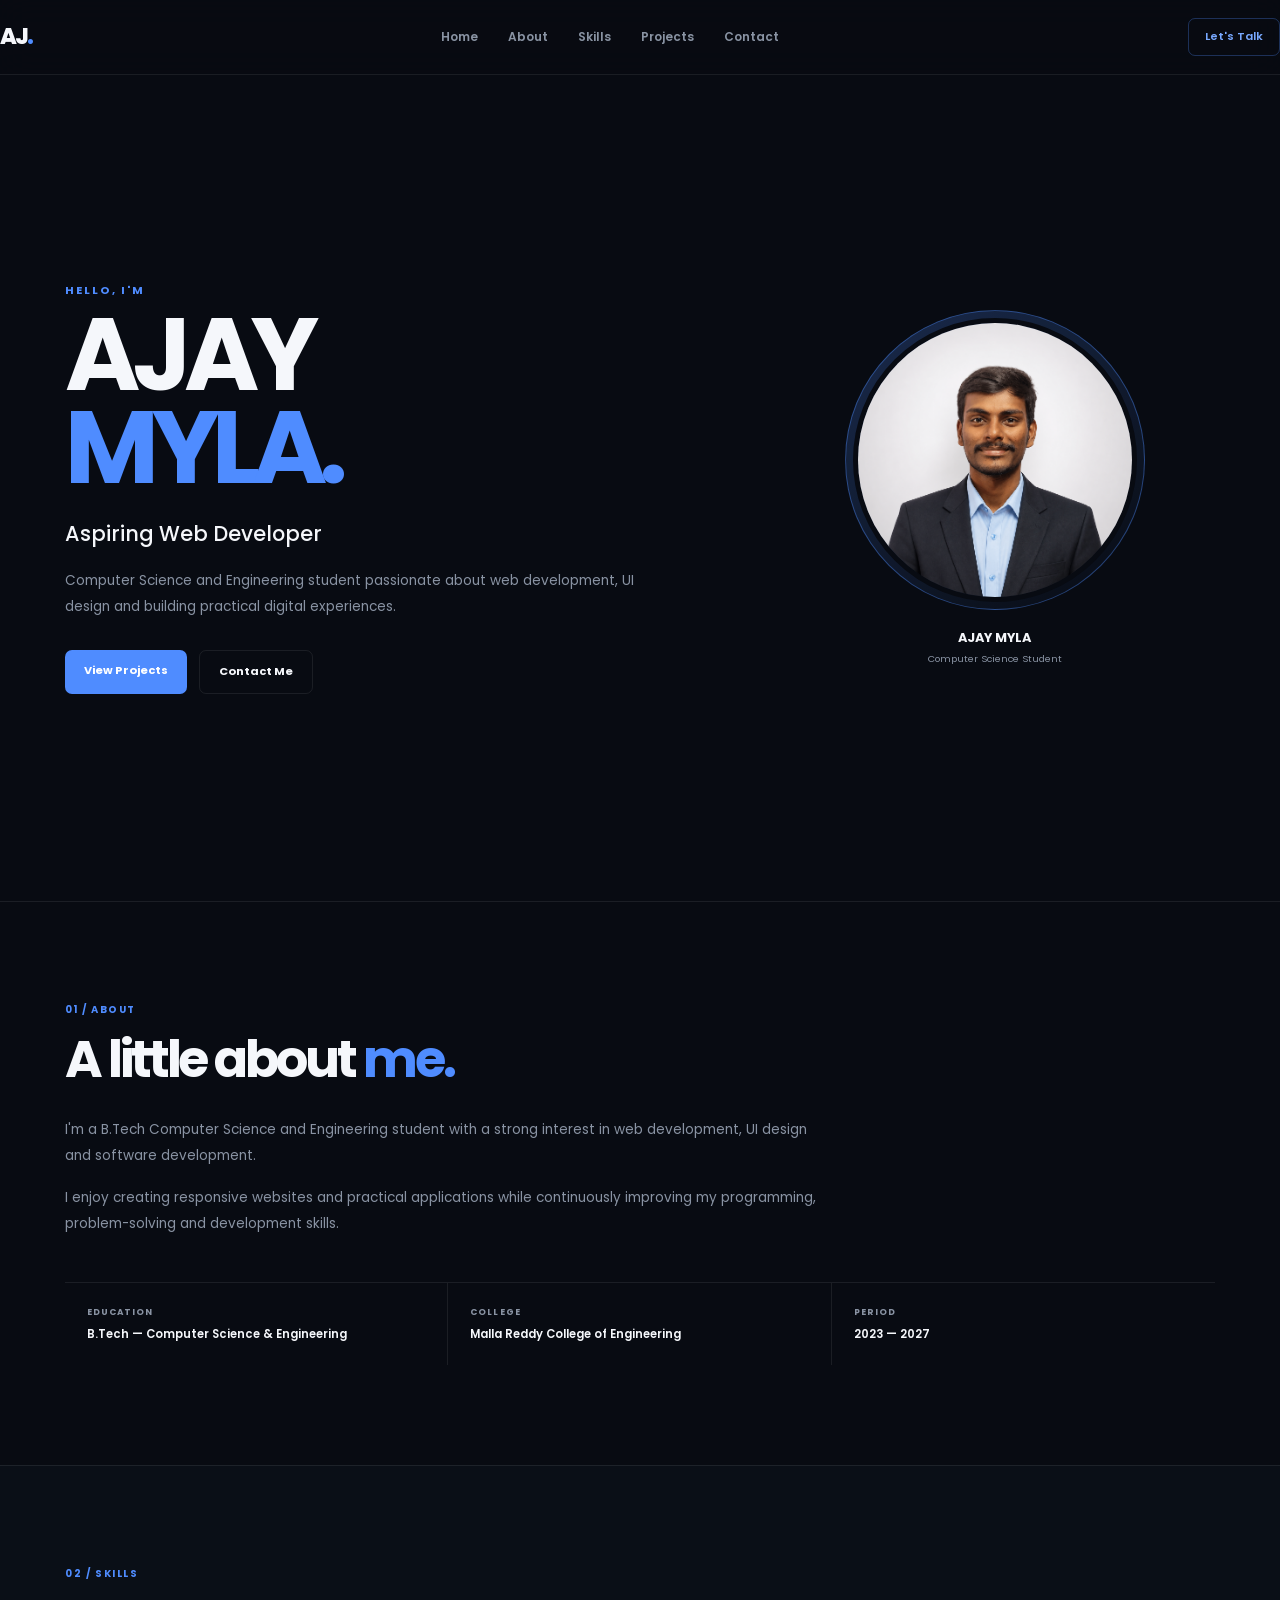
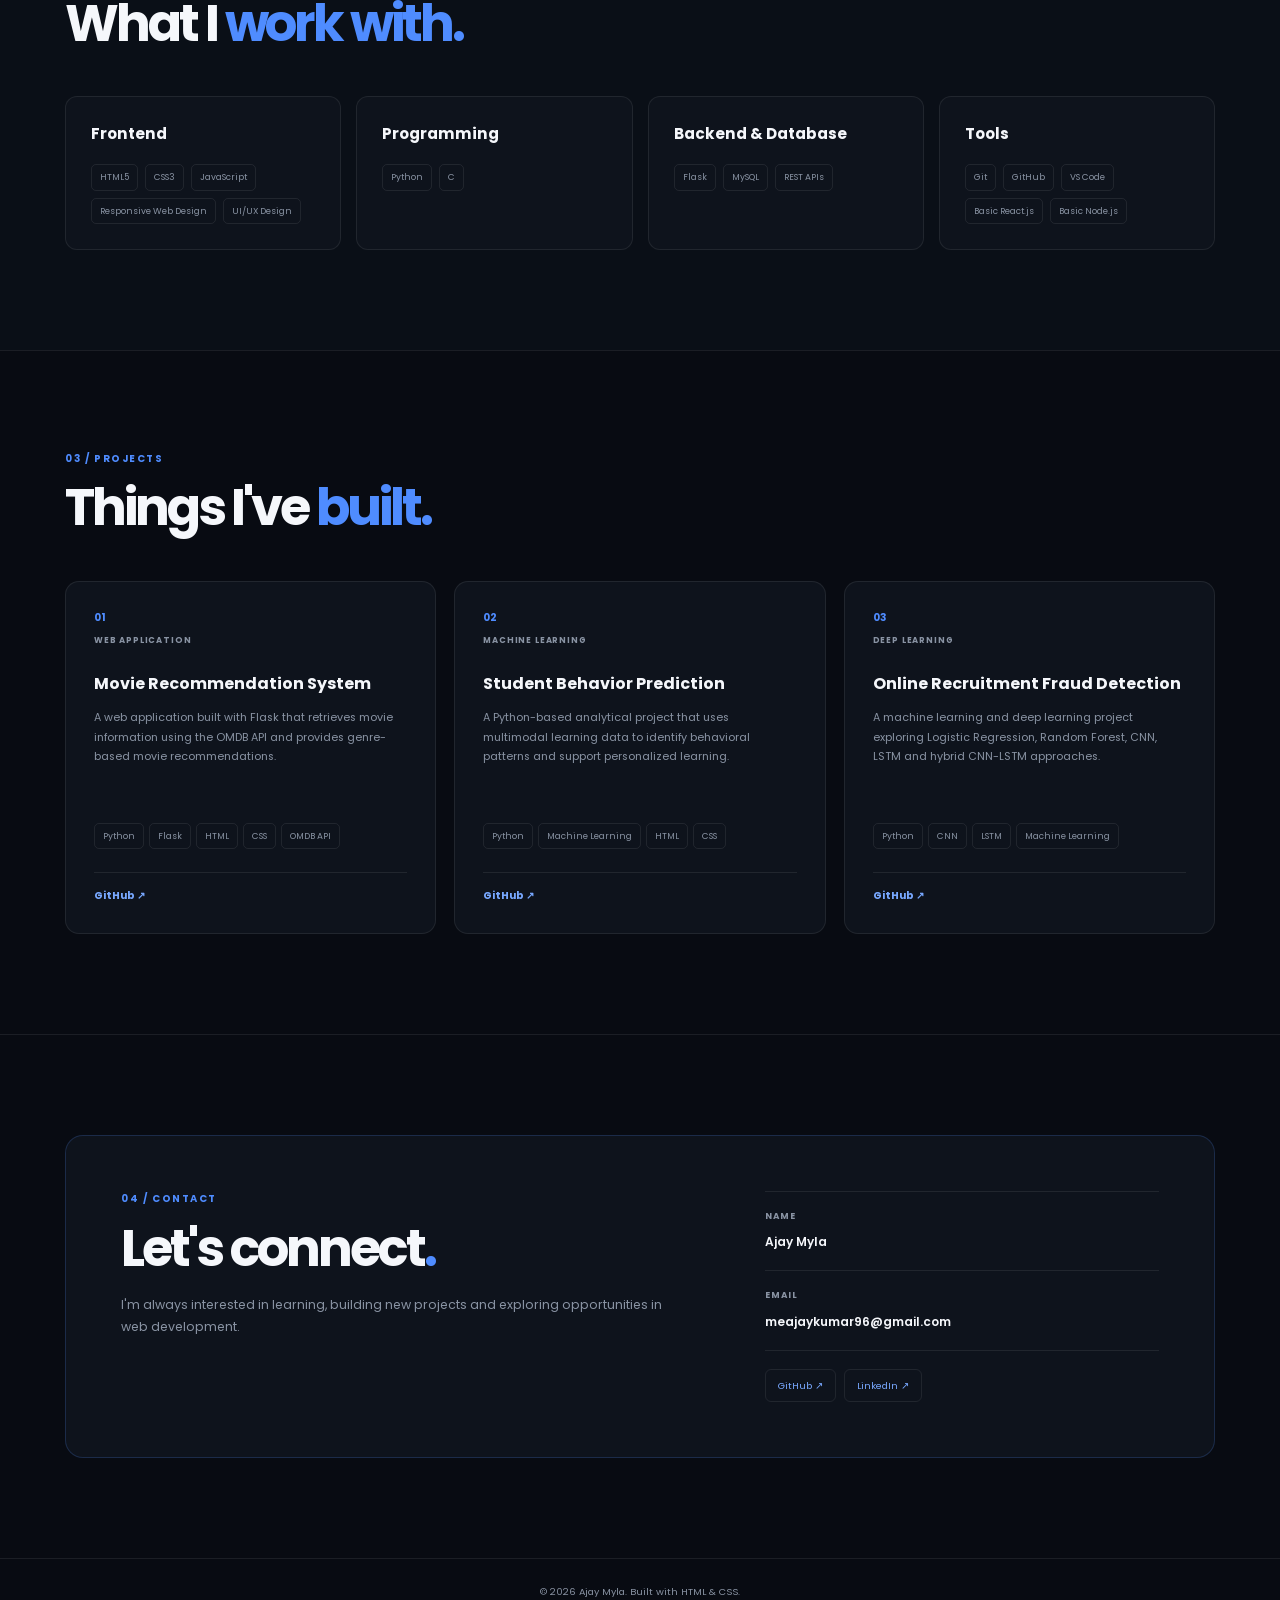
==== WebDev-L1-PersonalPortfolio/index.html @ 49a9765b "Add Level 1 Personal Portfolio" ====
<!DOCTYPE html>
<html lang="en">

<head>
    <meta charset="UTF-8">
    <meta name="viewport" content="width=device-width, initial-scale=1.0">

    <meta
        name="description"
        content="Ajay Myla - Computer Science student and aspiring web developer portfolio."
    >

    <title>Ajay Myla | Web Developer</title>

    <!-- Google Font -->
    <link rel="preconnect" href="https://fonts.googleapis.com">
    <link rel="preconnect" href="https://fonts.gstatic.com" crossorigin>

    <link
        href="https://fonts.googleapis.com/css2?family=Poppins:wght@400;500;600;700;800&display=swap"
        rel="stylesheet"
    >

    <!-- Stylesheet -->
    <link rel="stylesheet" href="style.css">
</head>

<body>

    <!-- =========================
         NAVIGATION
    ========================== -->

    <header class="header">

        <nav class="navbar">

            <a href="#home" class="logo">
                AJ<span>.</span>
            </a>

            <div class="nav-links">
                <a href="#home">Home</a>
                <a href="#about">About</a>
                <a href="#skills">Skills</a>
                <a href="#projects">Projects</a>
                <a href="#contact">Contact</a>
            </div>

            <a href="#contact" class="nav-button">
                Let's Talk
            </a>

        </nav>

    </header>


    <main>

        <!-- =========================
             HERO SECTION
        ========================== -->

        <section class="hero" id="home">

            <div class="hero-content">

                <div class="hero-text">

                    <p class="intro">
                        HELLO, I'M
                    </p>

                    <h1>
                        AJAY <span>MYLA.</span>
                    </h1>

                    <h2>
                        Aspiring Web Developer
                    </h2>

                    <p class="hero-description">
                        Computer Science and Engineering student passionate
                        about web development, UI design and building
                        practical digital experiences.
                    </p>

                    <div class="hero-buttons">

                        <a
                            href="#projects"
                            class="primary-button"
                        >
                            View Projects
                        </a>

                        <a
                            href="#contact"
                            class="secondary-button"
                        >
                            Contact Me
                        </a>

                    </div>

                </div>


                <!-- Profile -->

                <div class="profile-area">

                    <div class="profile-ring">

                        <img
                            src="images/profile.jpg"
                            alt="Ajay Myla - Web Developer"
                        >

                    </div>

                    <div class="profile-label">

                        <strong>
                            AJAY MYLA
                        </strong>

                        <span>
                            Computer Science Student
                        </span>

                    </div>

                </div>

            </div>

        </section>


        <!-- =========================
             ABOUT SECTION
        ========================== -->

        <section
            class="section about"
            id="about"
        >

            <div class="container">

                <p class="section-label">
                    01 / ABOUT
                </p>

                <h2>
                    A little about <span>me.</span>
                </h2>


                <div class="about-content">

                    <p>
                        I'm a B.Tech Computer Science and Engineering student
                        with a strong interest in web development, UI design
                        and software development.
                    </p>

                    <p>
                        I enjoy creating responsive websites and practical
                        applications while continuously improving my
                        programming, problem-solving and development skills.
                    </p>

                </div>


                <!-- Education -->

                <div class="education">

                    <div class="education-item">

                        <span>
                            EDUCATION
                        </span>

                        <strong>
                            B.Tech — Computer Science & Engineering
                        </strong>

                    </div>


                    <div class="education-item">

                        <span>
                            COLLEGE
                        </span>

                        <strong>
                            Malla Reddy College of Engineering
                        </strong>

                    </div>


                    <div class="education-item">

                        <span>
                            PERIOD
                        </span>

                        <strong>
                            2023 — 2027
                        </strong>

                    </div>

                </div>

            </div>

        </section>


        <!-- =========================
             SKILLS SECTION
        ========================== -->

        <section
            class="section skills"
            id="skills"
        >

            <div class="container">

                <p class="section-label">
                    02 / SKILLS
                </p>

                <h2>
                    What I <span>work with.</span>
                </h2>


                <div class="skills-grid">


                    <!-- Frontend -->

                    <div class="skill-card">

                        <h3>
                            Frontend
                        </h3>

                        <div class="skill-list">

                            <span>HTML5</span>

                            <span>CSS3</span>

                            <span>JavaScript</span>

                            <span>Responsive Web Design</span>

                            <span>UI/UX Design</span>

                        </div>

                    </div>


                    <!-- Programming -->

                    <div class="skill-card">

                        <h3>
                            Programming
                        </h3>

                        <div class="skill-list">

                            <span>Python</span>

                            <span>C</span>

                        </div>

                    </div>


                    <!-- Backend -->

                    <div class="skill-card">

                        <h3>
                            Backend & Database
                        </h3>

                        <div class="skill-list">

                            <span>Flask</span>

                            <span>MySQL</span>

                            <span>REST APIs</span>

                        </div>

                    </div>


                    <!-- Tools -->

                    <div class="skill-card">

                        <h3>
                            Tools
                        </h3>

                        <div class="skill-list">

                            <span>Git</span>

                            <span>GitHub</span>

                            <span>VS Code</span>

                            <span>Basic React.js</span>

                            <span>Basic Node.js</span>

                        </div>

                    </div>

                </div>

            </div>

        </section>


        <!-- =========================
             PROJECTS SECTION
        ========================== -->

        <section
            class="section projects"
            id="projects"
        >

            <div class="container">

                <p class="section-label">
                    03 / PROJECTS
                </p>

                <h2>
                    Things I've <span>built.</span>
                </h2>


                <div class="project-grid">


                    <!-- Project 1 -->

                    <article class="project-card">

                        <div class="project-number">
                            01
                        </div>

                        <p class="project-type">
                            WEB APPLICATION
                        </p>

                        <h3>
                            Movie Recommendation System
                        </h3>

                        <p>
                            A web application built with Flask that retrieves
                            movie information using the OMDB API and provides
                            genre-based movie recommendations.
                        </p>

                        <div class="project-tech">

                            <span>Python</span>
                            <span>Flask</span>
                            <span>HTML</span>
                            <span>CSS</span>
                            <span>OMDB API</span>

                        </div>

                        <a
                            href="https://github.com/AjayMyla"
                            target="_blank"
                            rel="noopener noreferrer"
                            class="project-link"
                        >
                            GitHub ↗
                        </a>

                    </article>


                    <!-- Project 2 -->

                    <article class="project-card">

                        <div class="project-number">
                            02
                        </div>

                        <p class="project-type">
                            MACHINE LEARNING
                        </p>

                        <h3>
                            Student Behavior Prediction
                        </h3>

                        <p>
                            A Python-based analytical project that uses
                            multimodal learning data to identify behavioral
                            patterns and support personalized learning.
                        </p>

                        <div class="project-tech">

                            <span>Python</span>
                            <span>Machine Learning</span>
                            <span>HTML</span>
                            <span>CSS</span>

                        </div>

                        <a
                            href="https://github.com/AjayMyla"
                            target="_blank"
                            rel="noopener noreferrer"
                            class="project-link"
                        >
                            GitHub ↗
                        </a>

                    </article>


                    <!-- Project 3 -->

                    <article class="project-card">

                        <div class="project-number">
                            03
                        </div>

                        <p class="project-type">
                            DEEP LEARNING
                        </p>

                        <h3>
                            Online Recruitment Fraud Detection
                        </h3>

                        <p>
                            A machine learning and deep learning project
                            exploring Logistic Regression, Random Forest,
                            CNN, LSTM and hybrid CNN-LSTM approaches.
                        </p>

                        <div class="project-tech">

                            <span>Python</span>
                            <span>CNN</span>
                            <span>LSTM</span>
                            <span>Machine Learning</span>

                        </div>

                        <a
                            href="https://github.com/AjayMyla"
                            target="_blank"
                            rel="noopener noreferrer"
                            class="project-link"
                        >
                            GitHub ↗
                        </a>

                    </article>

                </div>

            </div>

        </section>


        <!-- =========================
             CONTACT SECTION
        ========================== -->

        <section
            class="section contact"
            id="contact"
        >

            <div class="container contact-box">

                <div>

                    <p class="section-label">
                        04 / CONTACT
                    </p>

                    <h2>
                        Let's connect<span>.</span>
                    </h2>

                    <p class="contact-description">
                        I'm always interested in learning, building new
                        projects and exploring opportunities in web
                        development.
                    </p>

                </div>


                <div class="contact-details">

                    <!-- Name -->

                    <div class="contact-item">

                        <span>
                            NAME
                        </span>

                        <strong>
                            Ajay Myla
                        </strong>

                    </div>


                    <!-- Email -->

                    <div class="contact-item">

                        <span>
                            EMAIL
                        </span>

                        <a
                            href="mailto:meajaykumar96@gmail.com"
                            class="email-link"
                        >
                            meajaykumar96@gmail.com
                        </a>

                    </div>


                    <!-- Social Links -->

                    <div class="social-links">

                        <a
                            href="https://github.com/AjayMyla"
                            target="_blank"
                            rel="noopener noreferrer"
                        >
                            GitHub ↗
                        </a>

                        <a
                            href="https://www.linkedin.com/in/ajaymyla"
                            target="_blank"
                            rel="noopener noreferrer"
                        >
                            LinkedIn ↗
                        </a>

                    </div>

                </div>

            </div>

        </section>

    </main>


    <!-- =========================
         FOOTER
    ========================== -->

    <footer class="footer">

        <div class="container">

            <p>
                © 2026 Ajay Myla. Built with HTML & CSS.
            </p>

        </div>

    </footer>

</body>

</html>
---- WebDev-L1-PersonalPortfolio/style.css ----
/* =========================================================
   AJAY MYLA — PERSONAL PORTFOLIO
   OIBSIP | Web Development | Level 1 | Task 2
   ========================================================= */


/* =========================
   VARIABLES
========================= */

:root {

    --background: #080b12;

    --surface: #0e131c;

    --surface-light: #121925;

    --text: #f5f7fb;

    --muted: #8993a3;

    --accent: #4f8cff;

    --accent-light: #78a8ff;

    --border: rgba(255, 255, 255, 0.08);

    --container: 1150px;
}


/* =========================
   RESET
========================= */

* {
    margin: 0;
    padding: 0;
    box-sizing: border-box;
}


html {
    scroll-behavior: smooth;

    scroll-padding-top: 80px;
}


body {
    font-family: "Poppins", sans-serif;

    background: var(--background);

    color: var(--text);

    line-height: 1.6;

    overflow-x: hidden;
}


a {
    color: inherit;

    text-decoration: none;
}


.container {
    width: min(92%, var(--container));

    margin: auto;
}


/* =========================
   NAVIGATION
========================= */

.header {
    position: sticky;

    top: 0;

    z-index: 1000;

    background: rgba(8, 11, 18, 0.88);

    border-bottom: 1px solid var(--border);

    backdrop-filter: blur(15px);
}


.navbar {
    min-height: 74px;

    display: flex;

    align-items: center;

    justify-content: space-between;
}


.logo {
    font-size: 1.4rem;

    font-weight: 800;

    letter-spacing: -2px;
}


.logo span {
    color: var(--accent);
}


.nav-links {
    display: flex;

    gap: 30px;
}


.nav-links a {
    position: relative;

    color: var(--muted);

    font-size: 0.75rem;

    font-weight: 600;

    transition: 0.25s ease;
}


.nav-links a:hover {
    color: var(--text);
}


.nav-links a::after {
    content: "";

    position: absolute;

    left: 0;

    bottom: -8px;

    width: 0;

    height: 2px;

    background: var(--accent);

    transition: 0.25s ease;
}


.nav-links a:hover::after {
    width: 100%;
}


.nav-button {
    padding: 9px 16px;

    border: 1px solid rgba(79, 140, 255, 0.3);

    border-radius: 7px;

    color: var(--accent-light);

    font-size: 0.7rem;

    font-weight: 600;

    transition: 0.25s ease;
}


.nav-button:hover {
    background: var(--accent);

    color: white;

    transform: translateY(-2px);
}


/* =========================
   HERO
========================= */

.hero {
    min-height: calc(100vh - 74px);

    display: flex;

    align-items: center;

    padding: 80px 0;
}


.hero-content {
    width: min(92%, var(--container));

    margin: auto;

    display: grid;

    grid-template-columns: 1fr 0.7fr;

    align-items: center;

    gap: 80px;
}


.intro {
    margin-bottom: 8px;

    color: var(--accent);

    font-size: 0.7rem;

    font-weight: 700;

    letter-spacing: 0.18em;
}


.hero h1 {
    font-size: clamp(4rem, 8vw, 7rem);

    line-height: 0.9;

    letter-spacing: -0.08em;
}


.hero h1 span {
    display: block;

    color: var(--accent);
}


.hero h2 {
    margin-top: 24px;

    font-size: 1.3rem;

    font-weight: 500;
}


.hero-description {
    max-width: 570px;

    margin-top: 18px;

    color: var(--muted);

    font-size: 0.85rem;

    line-height: 1.9;
}


.hero-buttons {
    display: flex;

    gap: 12px;

    margin-top: 30px;
}


.primary-button,
.secondary-button {
    padding: 12px 19px;

    border-radius: 7px;

    font-size: 0.7rem;

    font-weight: 700;

    transition: 0.25s ease;
}


.primary-button {
    background: var(--accent);

    color: white;
}


.primary-button:hover {
    background: var(--accent-light);

    transform: translateY(-2px);
}


.secondary-button {
    border: 1px solid var(--border);
}


.secondary-button:hover {
    border-color: var(--accent);

    color: var(--accent-light);
}


/* =========================
   PROFILE
========================= */

.profile-area {
    display: flex;

    flex-direction: column;

    align-items: center;
}


.profile-ring {
    width: 300px;

    height: 300px;

    padding: 7px;

    border: 1px solid rgba(79, 140, 255, 0.4);

    border-radius: 50%;

    background:
        linear-gradient(
            145deg,
            rgba(79, 140, 255, 0.25),
            transparent
        );
}


.profile-ring img {
    width: 100%;

    height: 100%;

    display: block;

    object-fit: cover;

    border-radius: 50%;

    border: 5px solid var(--background);
}


.profile-label {
    margin-top: 18px;

    text-align: center;
}


.profile-label strong,
.profile-label span {
    display: block;
}


.profile-label strong {
    font-size: 0.8rem;
}


.profile-label span {
    margin-top: 3px;

    color: var(--muted);

    font-size: 0.6rem;
}


/* =========================
   SECTIONS
========================= */

.section {
    padding: 100px 0;

    border-top: 1px solid var(--border);
}


.section-label {
    margin-bottom: 13px;

    color: var(--accent);

    font-size: 0.62rem;

    font-weight: 700;

    letter-spacing: 0.16em;
}


.section h2 {
    font-size: clamp(2rem, 4vw, 3.4rem);

    line-height: 1.1;

    letter-spacing: -0.06em;
}


.section h2 span {
    color: var(--accent);
}


/* =========================
   ABOUT
========================= */

.about-content {
    max-width: 760px;

    margin-top: 30px;
}


.about-content p {
    margin-bottom: 16px;

    color: var(--muted);

    font-size: 0.85rem;

    line-height: 1.9;
}


.education {
    display: grid;

    grid-template-columns: repeat(3, 1fr);

    margin-top: 45px;

    border-top: 1px solid var(--border);
}


.education-item {
    padding: 22px;

    border-right: 1px solid var(--border);
}


.education-item:last-child {
    border-right: none;
}


.education-item span,
.education-item strong {
    display: block;
}


.education-item span {
    margin-bottom: 6px;

    color: var(--muted);

    font-size: 0.55rem;

    font-weight: 700;

    letter-spacing: 0.12em;
}


.education-item strong {
    font-size: 0.72rem;

    font-weight: 600;
}


/* =========================
   SKILLS
========================= */

.skills {
    background: #0a0f17;
}


.skills-grid {
    display: grid;

    grid-template-columns: repeat(4, 1fr);

    gap: 15px;

    margin-top: 45px;
}


.skill-card {
    padding: 25px;

    border: 1px solid var(--border);

    border-radius: 12px;

    background: var(--surface);

    transition: 0.25s ease;
}


.skill-card:hover {
    border-color: rgba(79, 140, 255, 0.3);

    transform: translateY(-5px);
}


.skill-card h3 {
    margin-bottom: 18px;

    font-size: 0.95rem;
}


.skill-list {
    display: flex;

    flex-wrap: wrap;

    gap: 7px;
}


.skill-list span,
.project-tech span {
    padding: 5px 8px;

    border: 1px solid var(--border);

    border-radius: 5px;

    color: var(--muted);

    font-size: 0.55rem;
}


/* =========================
   PROJECTS
========================= */

.project-grid {
    display: grid;

    grid-template-columns: repeat(3, 1fr);

    gap: 18px;

    margin-top: 45px;
}


.project-card {
    padding: 28px;

    border: 1px solid var(--border);

    border-radius: 14px;

    background: var(--surface);

    transition: 0.25s ease;
}


.project-card:hover {
    transform: translateY(-6px);

    border-color: rgba(79, 140, 255, 0.3);
}


.project-number {
    color: var(--accent);

    font-size: 0.65rem;

    font-weight: 700;
}


.project-type {
    margin-top: 8px;

    color: var(--muted);

    font-size: 0.52rem;

    font-weight: 700;

    letter-spacing: 0.1em;
}


.project-card h3 {
    margin-top: 25px;

    font-size: 1rem;

    line-height: 1.4;
}


.project-card > p:not(.project-type) {
    min-height: 115px;

    margin-top: 13px;

    color: var(--muted);

    font-size: 0.68rem;

    line-height: 1.8;
}


.project-tech {
    display: flex;

    flex-wrap: wrap;

    gap: 5px;
}


.project-link {
    display: block;

    margin-top: 23px;

    padding-top: 15px;

    border-top: 1px solid var(--border);

    color: var(--accent-light);

    font-size: 0.65rem;

    font-weight: 700;

    transition: 0.25s ease;
}


.project-link:hover {
    color: white;
}


/* =========================
   CONTACT
========================= */

.contact-box {
    display: grid;

    grid-template-columns: 1fr 0.7fr;

    gap: 80px;

    padding: 55px;

    border: 1px solid rgba(79, 140, 255, 0.2);

    border-radius: 18px;

    background: var(--surface);
}


.contact-description {
    max-width: 550px;

    margin-top: 18px;

    color: var(--muted);

    font-size: 0.78rem;

    line-height: 1.8;
}


.contact-details {
    border-top: 1px solid var(--border);
}


.contact-item {
    padding: 17px 0;

    border-bottom: 1px solid var(--border);
}


.contact-item span {
    display: block;

    margin-bottom: 5px;

    color: var(--muted);

    font-size: 0.55rem;

    font-weight: 700;

    letter-spacing: 0.12em;
}


.contact-item strong,
.email-link {
    font-size: 0.75rem;

    font-weight: 600;
}


.email-link {
    color: var(--text);

    transition: 0.25s ease;
}


.email-link:hover {
    color: var(--accent-light);
}


.social-links {
    display: flex;

    gap: 8px;

    margin-top: 18px;
}


.social-links a {
    padding: 8px 12px;

    border: 1px solid var(--border);

    border-radius: 6px;

    color: var(--accent-light);

    font-size: 0.6rem;

    transition: 0.25s ease;
}


.social-links a:hover {
    background: rgba(79, 140, 255, 0.08);

    border-color: rgba(79, 140, 255, 0.3);

    transform: translateY(-2px);
}


/* =========================
   FOOTER
========================= */

.footer {
    padding: 25px 0;

    border-top: 1px solid var(--border);

    color: var(--muted);

    font-size: 0.6rem;

    text-align: center;
}


/* =========================
   TABLET
========================= */

@media (max-width: 900px) {

    .hero-content {
        grid-template-columns: 1fr;

        text-align: center;
    }


    .hero-description {
        margin-inline: auto;
    }


    .hero-buttons {
        justify-content: center;
    }


    .profile-area {
        order: -1;
    }


    .skills-grid {
        grid-template-columns: repeat(2, 1fr);
    }


    .project-grid {
        grid-template-columns: 1fr;
    }


    .contact-box {
        grid-template-columns: 1fr;
    }

}


/* =========================
   MOBILE
========================= */

@media (max-width: 650px) {

    .nav-links {
        display: none;
    }


    .navbar {
        min-height: 68px;
    }


    .hero {
        padding: 65px 0;
    }


    .hero h1 {
        font-size: 3.5rem;
    }


    .profile-ring {
        width: 230px;

        height: 230px;
    }


    .education {
        grid-template-columns: 1fr;
    }


    .education-item {
        border-right: none;

        border-bottom: 1px solid var(--border);
    }


    .education-item:last-child {
        border-bottom: none;
    }


    .skills-grid {
        grid-template-columns: 1fr;
    }


    .contact-box {
        padding: 30px 22px;
    }

}


/* =========================
   SMALL MOBILE
========================= */

@media (max-width: 420px) {

    .hero h1 {
        font-size: 3rem;
    }


    .hero-buttons {
        flex-direction: column;

        align-items: stretch;
    }


    .primary-button,
    .secondary-button {
        text-align: center;
    }


    .profile-ring {
        width: 210px;

        height: 210px;
    }

}
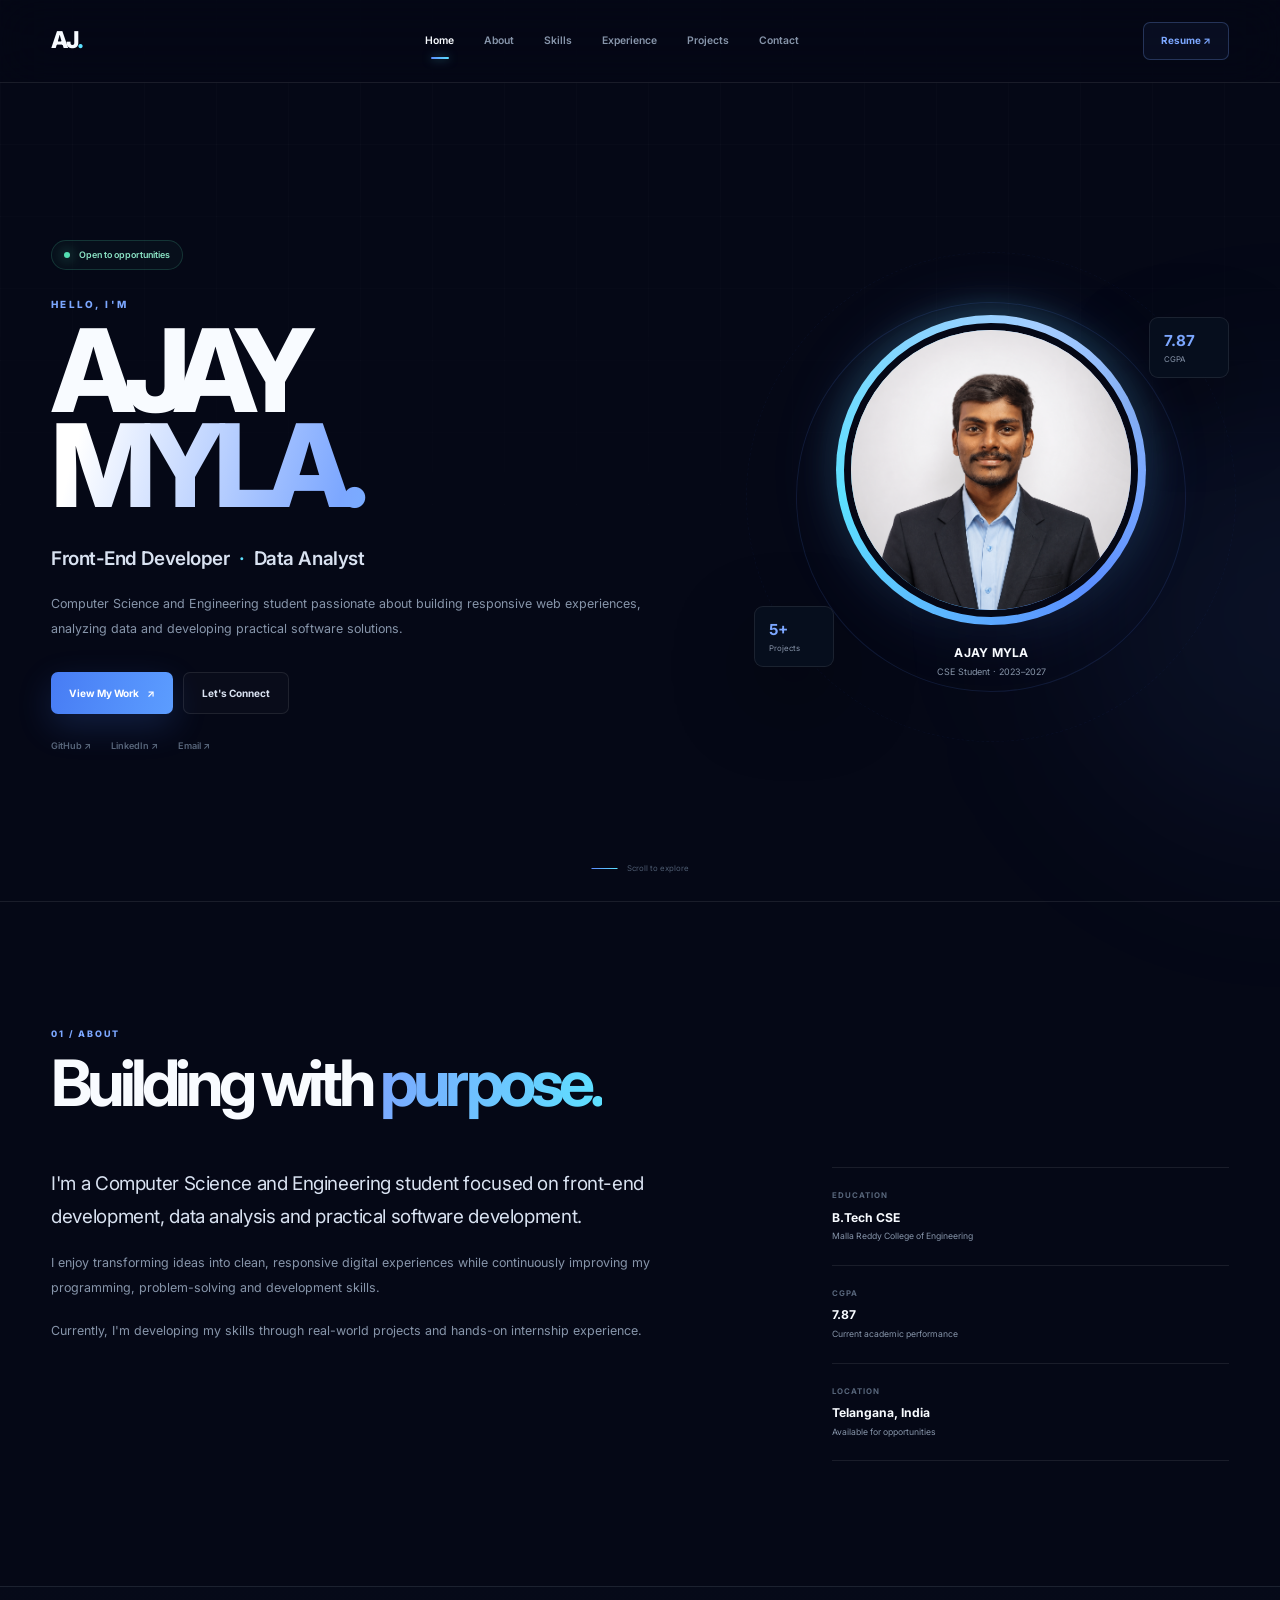
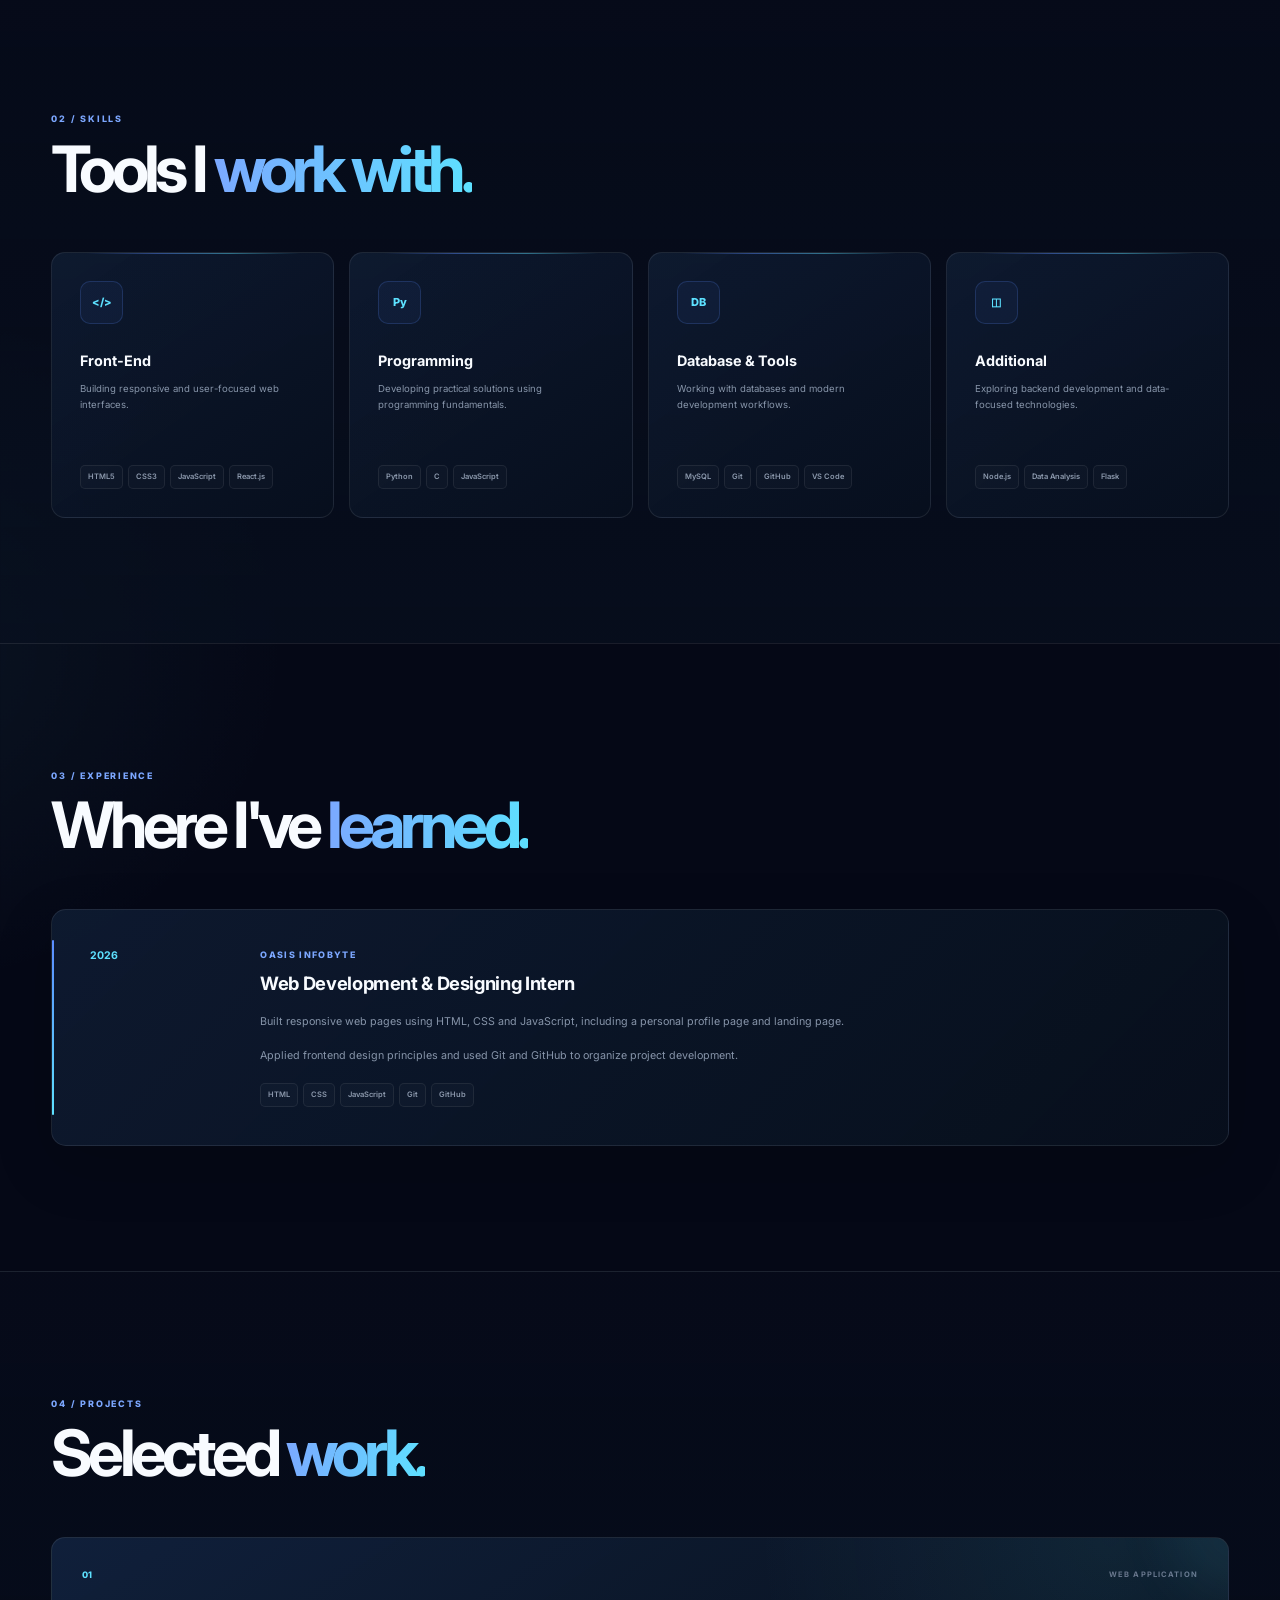
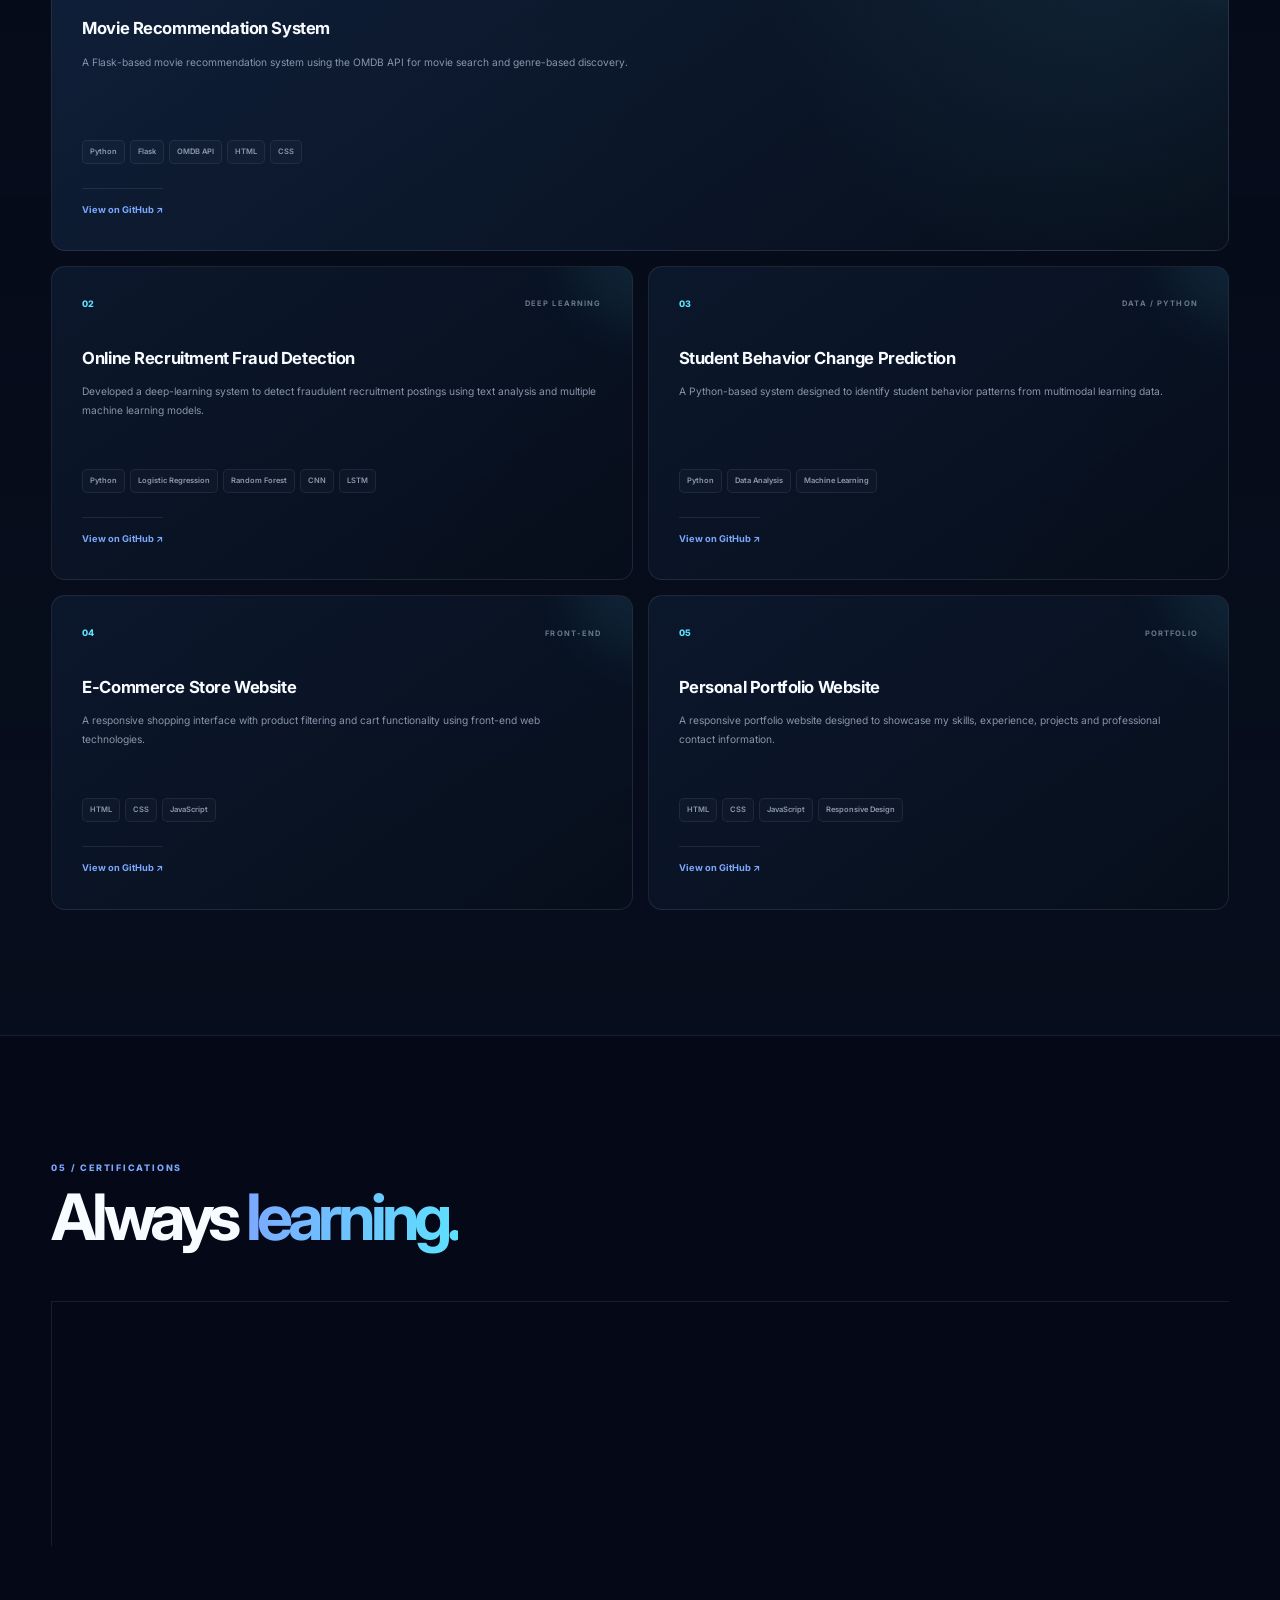
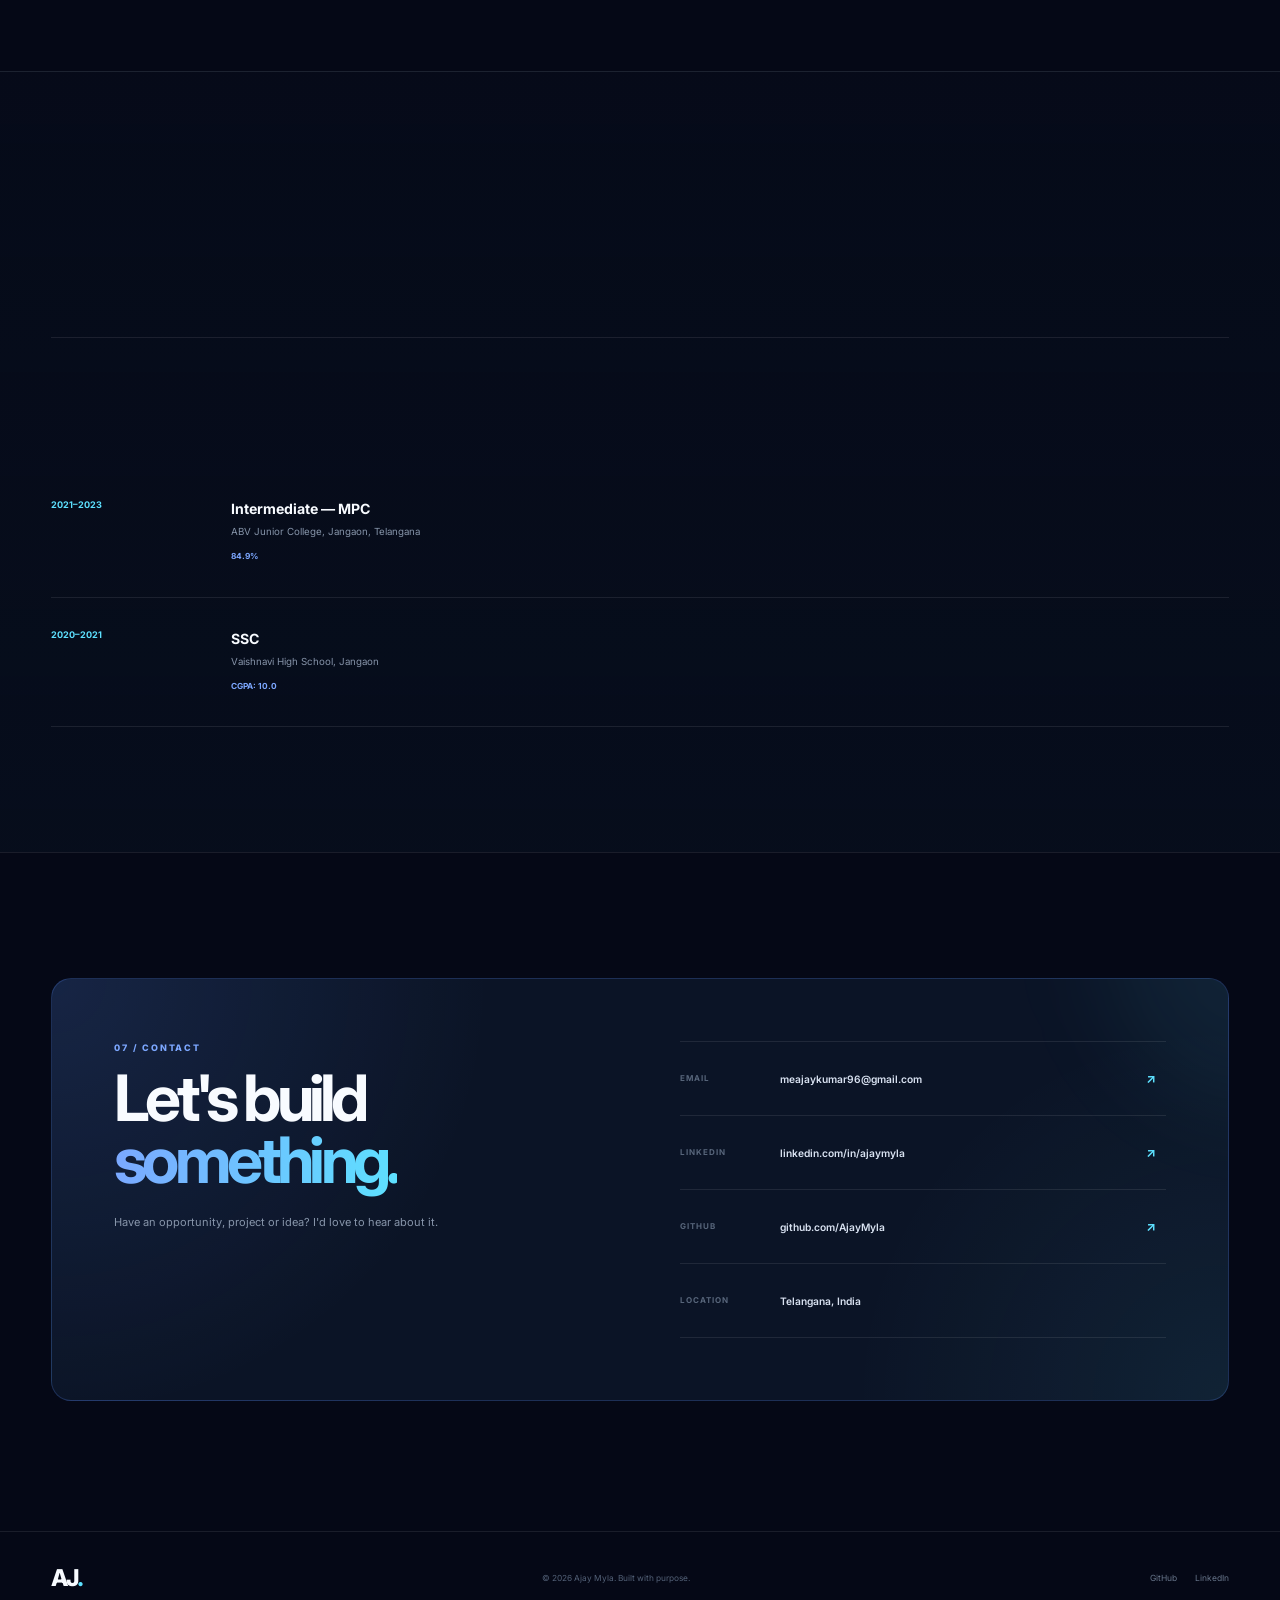
==== commit 09a6124b: "Upgrade personal portfolio design" ====
--- a/WebDev-L1-PersonalPortfolio/index.html
+++ b/WebDev-L1-PersonalPortfolio/index.html
@@ -2,618 +2,1405 @@
 <html lang="en">
 
 <head>
+
     <meta charset="UTF-8">
-    <meta name="viewport" content="width=device-width, initial-scale=1.0">
+
+    <meta
+        name="viewport"
+        content="width=device-width, initial-scale=1.0"
+    >
 
     <meta
         name="description"
-        content="Ajay Myla - Computer Science student and aspiring web developer portfolio."
+        content="Ajay Myla — Front-End Developer, Data Analyst and C & Python Developer."
     >
 
-    <title>Ajay Myla | Web Developer</title>
+    <meta
+        name="author"
+        content="Ajay Myla"
+    >
+
+    <title>Ajay Myla | Developer Portfolio</title>
 
     <!-- Google Font -->
     <link rel="preconnect" href="https://fonts.googleapis.com">
-    <link rel="preconnect" href="https://fonts.gstatic.com" crossorigin>
 
     <link
-        href="https://fonts.googleapis.com/css2?family=Poppins:wght@400;500;600;700;800&display=swap"
+        rel="preconnect"
+        href="https://fonts.gstatic.com"
+        crossorigin
+    >
+
+    <link
+        href="https://fonts.googleapis.com/css2?family=Inter:wght@400;500;600;700;800&display=swap"
         rel="stylesheet"
     >
 
-    <!-- Stylesheet -->
+    <!-- CSS -->
     <link rel="stylesheet" href="style.css">
+
 </head>
 
+
 <body>
 
-    <!-- =========================
-         NAVIGATION
-    ========================== -->
-
-    <header class="header">
-
-        <nav class="navbar">
-
-            <a href="#home" class="logo">
-                AJ<span>.</span>
+
+<!-- =========================
+     NAVIGATION
+========================= -->
+
+<header class="header" id="header">
+
+    <nav class="navbar">
+
+        <a href="#home" class="logo">
+            AJ<span>.</span>
+        </a>
+
+
+        <button
+            class="menu-button"
+            id="menuButton"
+            aria-label="Open navigation"
+        >
+            <span></span>
+            <span></span>
+            <span></span>
+        </button>
+
+
+        <div class="nav-links" id="navLinks">
+
+            <a href="#home" class="nav-link active">Home</a>
+
+            <a href="#about" class="nav-link">About</a>
+
+            <a href="#skills" class="nav-link">Skills</a>
+
+            <a href="#experience" class="nav-link">Experience</a>
+
+            <a href="#projects" class="nav-link">Projects</a>
+
+            <a href="#contact" class="nav-link">Contact</a>
+
+        </div>
+
+
+        <a
+            href="assets/Ajay_Myla_Resume.pdf"
+            class="resume-button"
+            target="_blank"
+        >
+            Resume ↗
+        </a>
+
+    </nav>
+
+</header>
+
+
+
+<main>
+
+
+<!-- =========================
+     HERO
+========================= -->
+
+<section class="hero section-anchor" id="home">
+
+    <div class="hero-container">
+
+
+        <div class="hero-content reveal">
+
+            <div class="availability">
+
+                <span class="status-dot"></span>
+
+                Open to opportunities
+
+            </div>
+
+
+            <p class="eyebrow">
+                HELLO, I'M
+            </p>
+
+
+            <h1>
+
+                AJAY
+
+                <span>
+                    MYLA.
+                </span>
+
+            </h1>
+
+
+            <h2>
+                Front-End Developer
+                <span>·</span>
+                Data Analyst
+            </h2>
+
+
+            <p class="hero-description">
+
+                Computer Science and Engineering student passionate
+                about building responsive web experiences, analyzing
+                data and developing practical software solutions.
+
+            </p>
+
+
+            <div class="hero-actions">
+
+                <a
+                    href="#projects"
+                    class="primary-button"
+                >
+                    View My Work
+                    <span>↗</span>
+                </a>
+
+
+                <a
+                    href="#contact"
+                    class="secondary-button"
+                >
+                    Let's Connect
+                </a>
+
+            </div>
+
+
+            <div class="quick-links">
+
+                <a
+                    href="https://github.com/AjayMyla"
+                    target="_blank"
+                    rel="noopener noreferrer"
+                >
+                    GitHub ↗
+                </a>
+
+                <a
+                    href="https://www.linkedin.com/in/ajaymyla"
+                    target="_blank"
+                    rel="noopener noreferrer"
+                >
+                    LinkedIn ↗
+                </a>
+
+                <a
+                    href="mailto:meajaykumar96@gmail.com"
+                >
+                    Email ↗
+                </a>
+
+            </div>
+
+        </div>
+
+
+
+        <!-- PROFILE -->
+
+        <div class="hero-profile reveal">
+
+            <div class="profile-orbit orbit-one"></div>
+
+            <div class="profile-orbit orbit-two"></div>
+
+
+            <div class="profile-image-wrapper">
+
+                <img
+                    src="assets/profile.jpg"
+                    alt="Ajay Myla"
+                >
+
+            </div>
+
+
+            <div class="profile-info">
+
+                <strong>
+                    AJAY MYLA
+                </strong>
+
+                <span>
+                    CSE Student · 2023–2027
+                </span>
+
+            </div>
+
+
+            <div class="floating-card card-one">
+
+                <strong>
+                    7.87
+                </strong>
+
+                <span>
+                    CGPA
+                </span>
+
+            </div>
+
+
+            <div class="floating-card card-two">
+
+                <strong>
+                    5+
+                </strong>
+
+                <span>
+                    Projects
+                </span>
+
+            </div>
+
+        </div>
+
+    </div>
+
+
+    <div class="scroll-indicator">
+
+        <span></span>
+
+        Scroll to explore
+
+    </div>
+
+</section>
+
+
+
+<!-- =========================
+     ABOUT
+========================= -->
+
+<section
+    class="section section-anchor"
+    id="about"
+>
+
+    <div class="container">
+
+
+        <div class="section-heading reveal">
+
+            <p class="section-number">
+                01 / ABOUT
+            </p>
+
+            <h2>
+                Building with
+                <span>purpose.</span>
+            </h2>
+
+        </div>
+
+
+        <div class="about-grid">
+
+
+            <div class="about-main reveal">
+
+                <p class="large-text">
+
+                    I'm a Computer Science and Engineering student
+                    focused on front-end development, data analysis
+                    and practical software development.
+
+                </p>
+
+
+                <p>
+
+                    I enjoy transforming ideas into clean,
+                    responsive digital experiences while continuously
+                    improving my programming, problem-solving and
+                    development skills.
+
+                </p>
+
+
+                <p>
+
+                    Currently, I'm developing my skills through
+                    real-world projects and hands-on internship
+                    experience.
+
+                </p>
+
+            </div>
+
+
+            <div class="about-facts reveal">
+
+                <div class="fact">
+
+                    <span>
+                        EDUCATION
+                    </span>
+
+                    <strong>
+                        B.Tech CSE
+                    </strong>
+
+                    <small>
+                        Malla Reddy College of Engineering
+                    </small>
+
+                </div>
+
+
+                <div class="fact">
+
+                    <span>
+                        CGPA
+                    </span>
+
+                    <strong>
+                        7.87
+                    </strong>
+
+                    <small>
+                        Current academic performance
+                    </small>
+
+                </div>
+
+
+                <div class="fact">
+
+                    <span>
+                        LOCATION
+                    </span>
+
+                    <strong>
+                        Telangana, India
+                    </strong>
+
+                    <small>
+                        Available for opportunities
+                    </small>
+
+                </div>
+
+            </div>
+
+        </div>
+
+    </div>
+
+</section>
+
+
+
+<!-- =========================
+     SKILLS
+========================= -->
+
+<section
+    class="section dark-section section-anchor"
+    id="skills"
+>
+
+    <div class="container">
+
+
+        <div class="section-heading reveal">
+
+            <p class="section-number">
+                02 / SKILLS
+            </p>
+
+            <h2>
+                Tools I
+                <span>work with.</span>
+            </h2>
+
+        </div>
+
+
+        <div class="skills-grid">
+
+
+            <div class="skill-card reveal">
+
+                <div class="skill-icon">
+                    &lt;/&gt;
+                </div>
+
+                <h3>
+                    Front-End
+                </h3>
+
+                <p>
+                    Building responsive and user-focused
+                    web interfaces.
+                </p>
+
+                <div class="tags">
+
+                    <span>HTML5</span>
+
+                    <span>CSS3</span>
+
+                    <span>JavaScript</span>
+
+                    <span>React.js</span>
+
+                </div>
+
+            </div>
+
+
+
+            <div class="skill-card reveal">
+
+                <div class="skill-icon">
+                    Py
+                </div>
+
+                <h3>
+                    Programming
+                </h3>
+
+                <p>
+                    Developing practical solutions using
+                    programming fundamentals.
+                </p>
+
+                <div class="tags">
+
+                    <span>Python</span>
+
+                    <span>C</span>
+
+                    <span>JavaScript</span>
+
+                </div>
+
+            </div>
+
+
+
+            <div class="skill-card reveal">
+
+                <div class="skill-icon">
+                    DB
+                </div>
+
+                <h3>
+                    Database & Tools
+                </h3>
+
+                <p>
+                    Working with databases and modern
+                    development workflows.
+                </p>
+
+                <div class="tags">
+
+                    <span>MySQL</span>
+
+                    <span>Git</span>
+
+                    <span>GitHub</span>
+
+                    <span>VS Code</span>
+
+                </div>
+
+            </div>
+
+
+
+            <div class="skill-card reveal">
+
+                <div class="skill-icon">
+                    ◫
+                </div>
+
+                <h3>
+                    Additional
+                </h3>
+
+                <p>
+                    Exploring backend development and
+                    data-focused technologies.
+                </p>
+
+                <div class="tags">
+
+                    <span>Node.js</span>
+
+                    <span>Data Analysis</span>
+
+                    <span>Flask</span>
+
+                </div>
+
+            </div>
+
+        </div>
+
+    </div>
+
+</section>
+
+
+
+<!-- =========================
+     EXPERIENCE
+========================= -->
+
+<section
+    class="section section-anchor"
+    id="experience"
+>
+
+    <div class="container">
+
+
+        <div class="section-heading reveal">
+
+            <p class="section-number">
+                03 / EXPERIENCE
+            </p>
+
+            <h2>
+                Where I've
+                <span>learned.</span>
+            </h2>
+
+        </div>
+
+
+        <div class="experience-card reveal">
+
+            <div class="experience-date">
+                2026
+            </div>
+
+
+            <div class="experience-content">
+
+                <p class="experience-company">
+                    OASIS INFOBYTE
+                </p>
+
+                <h3>
+                    Web Development & Designing Intern
+                </h3>
+
+                <p>
+
+                    Built responsive web pages using HTML, CSS
+                    and JavaScript, including a personal profile
+                    page and landing page.
+
+                </p>
+
+                <p>
+
+                    Applied frontend design principles and used
+                    Git and GitHub to organize project development.
+
+                </p>
+
+
+                <div class="tags">
+
+                    <span>HTML</span>
+
+                    <span>CSS</span>
+
+                    <span>JavaScript</span>
+
+                    <span>Git</span>
+
+                    <span>GitHub</span>
+
+                </div>
+
+            </div>
+
+        </div>
+
+    </div>
+
+</section>
+
+
+
+<!-- =========================
+     PROJECTS
+========================= -->
+
+<section
+    class="section dark-section section-anchor"
+    id="projects"
+>
+
+    <div class="container">
+
+
+        <div class="section-heading reveal">
+
+            <p class="section-number">
+                04 / PROJECTS
+            </p>
+
+            <h2>
+                Selected
+                <span>work.</span>
+            </h2>
+
+        </div>
+
+
+        <div class="projects-grid">
+
+
+            <!-- PROJECT 1 -->
+
+            <article class="project-card featured reveal">
+
+                <div class="project-top">
+
+                    <span class="project-index">
+                        01
+                    </span>
+
+                    <span class="project-category">
+                        WEB APPLICATION
+                    </span>
+
+                </div>
+
+
+                <h3>
+                    Movie Recommendation System
+                </h3>
+
+
+                <p>
+
+                    A Flask-based movie recommendation system
+                    using the OMDB API for movie search and
+                    genre-based discovery.
+
+                </p>
+
+
+                <div class="tags">
+
+                    <span>Python</span>
+
+                    <span>Flask</span>
+
+                    <span>OMDB API</span>
+
+                    <span>HTML</span>
+
+                    <span>CSS</span>
+
+                </div>
+
+
+                <a
+                    href="https://github.com/AjayMyla"
+                    target="_blank"
+                    rel="noopener noreferrer"
+                    class="project-link"
+                >
+                    View on GitHub ↗
+                </a>
+
+            </article>
+
+
+
+            <!-- PROJECT 2 -->
+
+            <article class="project-card reveal">
+
+                <div class="project-top">
+
+                    <span class="project-index">
+                        02
+                    </span>
+
+                    <span class="project-category">
+                        DEEP LEARNING
+                    </span>
+
+                </div>
+
+
+                <h3>
+                    Online Recruitment Fraud Detection
+                </h3>
+
+
+                <p>
+
+                    Developed a deep-learning system to detect
+                    fraudulent recruitment postings using text
+                    analysis and multiple machine learning models.
+
+                </p>
+
+
+                <div class="tags">
+
+                    <span>Python</span>
+
+                    <span>Logistic Regression</span>
+
+                    <span>Random Forest</span>
+
+                    <span>CNN</span>
+
+                    <span>LSTM</span>
+
+                </div>
+
+
+                <a
+                    href="https://github.com/AjayMyla"
+                    target="_blank"
+                    rel="noopener noreferrer"
+                    class="project-link"
+                >
+                    View on GitHub ↗
+                </a>
+
+            </article>
+
+
+
+            <!-- PROJECT 3 -->
+
+            <article class="project-card reveal">
+
+                <div class="project-top">
+
+                    <span class="project-index">
+                        03
+                    </span>
+
+                    <span class="project-category">
+                        DATA / PYTHON
+                    </span>
+
+                </div>
+
+
+                <h3>
+                    Student Behavior Change Prediction
+                </h3>
+
+
+                <p>
+
+                    A Python-based system designed to identify
+                    student behavior patterns from multimodal
+                    learning data.
+
+                </p>
+
+
+                <div class="tags">
+
+                    <span>Python</span>
+
+                    <span>Data Analysis</span>
+
+                    <span>Machine Learning</span>
+
+                </div>
+
+
+                <a
+                    href="https://github.com/AjayMyla"
+                    target="_blank"
+                    rel="noopener noreferrer"
+                    class="project-link"
+                >
+                    View on GitHub ↗
+                </a>
+
+            </article>
+
+
+
+            <!-- PROJECT 4 -->
+
+            <article class="project-card reveal">
+
+                <div class="project-top">
+
+                    <span class="project-index">
+                        04
+                    </span>
+
+                    <span class="project-category">
+                        FRONT-END
+                    </span>
+
+                </div>
+
+
+                <h3>
+                    E-Commerce Store Website
+                </h3>
+
+
+                <p>
+
+                    A responsive shopping interface with product
+                    filtering and cart functionality using
+                    front-end web technologies.
+
+                </p>
+
+
+                <div class="tags">
+
+                    <span>HTML</span>
+
+                    <span>CSS</span>
+
+                    <span>JavaScript</span>
+
+                </div>
+
+
+                <a
+                    href="https://github.com/AjayMyla"
+                    target="_blank"
+                    rel="noopener noreferrer"
+                    class="project-link"
+                >
+                    View on GitHub ↗
+                </a>
+
+            </article>
+
+
+
+            <!-- PROJECT 5 -->
+
+            <article class="project-card reveal">
+
+                <div class="project-top">
+
+                    <span class="project-index">
+                        05
+                    </span>
+
+                    <span class="project-category">
+                        PORTFOLIO
+                    </span>
+
+                </div>
+
+
+                <h3>
+                    Personal Portfolio Website
+                </h3>
+
+
+                <p>
+
+                    A responsive portfolio website designed to
+                    showcase my skills, experience, projects and
+                    professional contact information.
+
+                </p>
+
+
+                <div class="tags">
+
+                    <span>HTML</span>
+
+                    <span>CSS</span>
+
+                    <span>JavaScript</span>
+
+                    <span>Responsive Design</span>
+
+                </div>
+
+
+                <a
+                    href="https://github.com/AjayMyla"
+                    target="_blank"
+                    rel="noopener noreferrer"
+                    class="project-link"
+                >
+                    View on GitHub ↗
+                </a>
+
+            </article>
+
+        </div>
+
+    </div>
+
+</section>
+
+
+
+<!-- =========================
+     CERTIFICATIONS
+========================= -->
+
+<section class="section">
+
+    <div class="container">
+
+
+        <div class="section-heading reveal">
+
+            <p class="section-number">
+                05 / CERTIFICATIONS
+            </p>
+
+            <h2>
+                Always
+                <span>learning.</span>
+            </h2>
+
+        </div>
+
+
+        <div class="certifications-grid">
+
+
+            <div class="certificate reveal">
+
+                <span>
+                    01
+                </span>
+
+                <div>
+
+                    <strong>
+                        Gemini Certified Student
+                    </strong>
+
+                    <small>
+                        Google for Education
+                    </small>
+
+                </div>
+
+            </div>
+
+
+            <div class="certificate reveal">
+
+                <span>
+                    02
+                </span>
+
+                <div>
+
+                    <strong>
+                        Fundamentals of Digital Marketing
+                    </strong>
+
+                    <small>
+                        Google Digital Garage
+                    </small>
+
+                </div>
+
+            </div>
+
+
+            <div class="certificate reveal">
+
+                <span>
+                    03
+                </span>
+
+                <div>
+
+                    <strong>
+                        Artificial Intelligence Fundamentals
+                    </strong>
+
+                    <small>
+                        IBM SkillsBuild
+                    </small>
+
+                </div>
+
+            </div>
+
+
+            <div class="certificate reveal">
+
+                <span>
+                    04
+                </span>
+
+                <div>
+
+                    <strong>
+                        Getting Started with Artificial Intelligence
+                    </strong>
+
+                    <small>
+                        IBM SkillsBuild
+                    </small>
+
+                </div>
+
+            </div>
+
+
+            <div class="certificate reveal">
+
+                <span>
+                    05
+                </span>
+
+                <div>
+
+                    <strong>
+                        SQL and Relational Databases 101
+                    </strong>
+
+                    <small>
+                        IBM Skills Network / Cognitive Class
+                    </small>
+
+                </div>
+
+            </div>
+
+
+            <div class="certificate reveal">
+
+                <span>
+                    06
+                </span>
+
+                <div>
+
+                    <strong>
+                        Data Science Essentials with Python
+                    </strong>
+
+                    <small>
+                        Cisco Networking Academy
+                    </small>
+
+                </div>
+
+            </div>
+
+        </div>
+
+    </div>
+
+</section>
+
+
+
+<!-- =========================
+     EDUCATION
+========================= -->
+
+<section class="section dark-section">
+
+    <div class="container">
+
+
+        <div class="section-heading reveal">
+
+            <p class="section-number">
+                06 / EDUCATION
+            </p>
+
+            <h2>
+                My academic
+                <span>journey.</span>
+            </h2>
+
+        </div>
+
+
+        <div class="education-list">
+
+
+            <div class="education-item reveal">
+
+                <div class="education-year">
+                    2023–2027
+                </div>
+
+                <div>
+
+                    <h3>
+                        B.Tech — Computer Science & Engineering
+                    </h3>
+
+                    <p>
+                        Malla Reddy College of Engineering,
+                        Hyderabad
+                    </p>
+
+                    <span>
+                        CGPA: 7.87
+                    </span>
+
+                </div>
+
+            </div>
+
+
+            <div class="education-item reveal">
+
+                <div class="education-year">
+                    2021–2023
+                </div>
+
+                <div>
+
+                    <h3>
+                        Intermediate — MPC
+                    </h3>
+
+                    <p>
+                        ABV Junior College, Jangaon, Telangana
+                    </p>
+
+                    <span>
+                        84.9%
+                    </span>
+
+                </div>
+
+            </div>
+
+
+            <div class="education-item reveal">
+
+                <div class="education-year">
+                    2020–2021
+                </div>
+
+                <div>
+
+                    <h3>
+                        SSC
+                    </h3>
+
+                    <p>
+                        Vaishnavi High School, Jangaon
+                    </p>
+
+                    <span>
+                        CGPA: 10.0
+                    </span>
+
+                </div>
+
+            </div>
+
+        </div>
+
+    </div>
+
+</section>
+
+
+
+<!-- =========================
+     CONTACT
+========================= -->
+
+<section
+    class="section contact-section section-anchor"
+    id="contact"
+>
+
+    <div class="container">
+
+
+        <div class="contact-card reveal">
+
+
+            <div class="contact-intro">
+
+                <p class="section-number">
+                    07 / CONTACT
+                </p>
+
+                <h2>
+                    Let's build
+                    <span>something.</span>
+                </h2>
+
+                <p>
+
+                    Have an opportunity, project or idea?
+                    I'd love to hear about it.
+
+                </p>
+
+            </div>
+
+
+            <div class="contact-details">
+
+
+                <a
+                    href="mailto:meajaykumar96@gmail.com"
+                    class="contact-link"
+                >
+
+                    <span>
+                        EMAIL
+                    </span>
+
+                    <strong>
+                        meajaykumar96@gmail.com
+                    </strong>
+
+                    <b>
+                        ↗
+                    </b>
+
+                </a>
+
+
+                <a
+                    href="https://www.linkedin.com/in/ajaymyla"
+                    target="_blank"
+                    rel="noopener noreferrer"
+                    class="contact-link"
+                >
+
+                    <span>
+                        LINKEDIN
+                    </span>
+
+                    <strong>
+                        linkedin.com/in/ajaymyla
+                    </strong>
+
+                    <b>
+                        ↗
+                    </b>
+
+                </a>
+
+
+                <a
+                    href="https://github.com/AjayMyla"
+                    target="_blank"
+                    rel="noopener noreferrer"
+                    class="contact-link"
+                >
+
+                    <span>
+                        GITHUB
+                    </span>
+
+                    <strong>
+                        github.com/AjayMyla
+                    </strong>
+
+                    <b>
+                        ↗
+                    </b>
+
+                </a>
+
+
+                <div class="contact-link">
+
+                    <span>
+                        LOCATION
+                    </span>
+
+                    <strong>
+                        Telangana, India
+                    </strong>
+
+                </div>
+
+            </div>
+
+        </div>
+
+    </div>
+
+</section>
+
+
+</main>
+
+
+
+<!-- =========================
+     FOOTER
+========================= -->
+
+<footer class="footer">
+
+    <div class="footer-inner">
+
+        <a href="#home" class="logo">
+            AJ<span>.</span>
+        </a>
+
+        <p>
+            © <span id="year"></span> Ajay Myla. Built with purpose.
+        </p>
+
+        <div class="footer-links">
+
+            <a
+                href="https://github.com/AjayMyla"
+                target="_blank"
+                rel="noopener noreferrer"
+            >
+                GitHub
             </a>
 
-            <div class="nav-links">
-                <a href="#home">Home</a>
-                <a href="#about">About</a>
-                <a href="#skills">Skills</a>
-                <a href="#projects">Projects</a>
-                <a href="#contact">Contact</a>
-            </div>
-
-            <a href="#contact" class="nav-button">
-                Let's Talk
+            <a
+                href="https://www.linkedin.com/in/ajaymyla"
+                target="_blank"
+                rel="noopener noreferrer"
+            >
+                LinkedIn
             </a>
 
-        </nav>
-
-    </header>
-
-
-    <main>
-
-        <!-- =========================
-             HERO SECTION
-        ========================== -->
-
-        <section class="hero" id="home">
-
-            <div class="hero-content">
-
-                <div class="hero-text">
-
-                    <p class="intro">
-                        HELLO, I'M
-                    </p>
-
-                    <h1>
-                        AJAY <span>MYLA.</span>
-                    </h1>
-
-                    <h2>
-                        Aspiring Web Developer
-                    </h2>
-
-                    <p class="hero-description">
-                        Computer Science and Engineering student passionate
-                        about web development, UI design and building
-                        practical digital experiences.
-                    </p>
-
-                    <div class="hero-buttons">
-
-                        <a
-                            href="#projects"
-                            class="primary-button"
-                        >
-                            View Projects
-                        </a>
-
-                        <a
-                            href="#contact"
-                            class="secondary-button"
-                        >
-                            Contact Me
-                        </a>
-
-                    </div>
-
-                </div>
-
-
-                <!-- Profile -->
-
-                <div class="profile-area">
-
-                    <div class="profile-ring">
-
-                        <img
-                            src="images/profile.jpg"
-                            alt="Ajay Myla - Web Developer"
-                        >
-
-                    </div>
-
-                    <div class="profile-label">
-
-                        <strong>
-                            AJAY MYLA
-                        </strong>
-
-                        <span>
-                            Computer Science Student
-                        </span>
-
-                    </div>
-
-                </div>
-
-            </div>
-
-        </section>
-
-
-        <!-- =========================
-             ABOUT SECTION
-        ========================== -->
-
-        <section
-            class="section about"
-            id="about"
-        >
-
-            <div class="container">
-
-                <p class="section-label">
-                    01 / ABOUT
-                </p>
-
-                <h2>
-                    A little about <span>me.</span>
-                </h2>
-
-
-                <div class="about-content">
-
-                    <p>
-                        I'm a B.Tech Computer Science and Engineering student
-                        with a strong interest in web development, UI design
-                        and software development.
-                    </p>
-
-                    <p>
-                        I enjoy creating responsive websites and practical
-                        applications while continuously improving my
-                        programming, problem-solving and development skills.
-                    </p>
-
-                </div>
-
-
-                <!-- Education -->
-
-                <div class="education">
-
-                    <div class="education-item">
-
-                        <span>
-                            EDUCATION
-                        </span>
-
-                        <strong>
-                            B.Tech — Computer Science & Engineering
-                        </strong>
-
-                    </div>
-
-
-                    <div class="education-item">
-
-                        <span>
-                            COLLEGE
-                        </span>
-
-                        <strong>
-                            Malla Reddy College of Engineering
-                        </strong>
-
-                    </div>
-
-
-                    <div class="education-item">
-
-                        <span>
-                            PERIOD
-                        </span>
-
-                        <strong>
-                            2023 — 2027
-                        </strong>
-
-                    </div>
-
-                </div>
-
-            </div>
-
-        </section>
-
-
-        <!-- =========================
-             SKILLS SECTION
-        ========================== -->
-
-        <section
-            class="section skills"
-            id="skills"
-        >
-
-            <div class="container">
-
-                <p class="section-label">
-                    02 / SKILLS
-                </p>
-
-                <h2>
-                    What I <span>work with.</span>
-                </h2>
-
-
-                <div class="skills-grid">
-
-
-                    <!-- Frontend -->
-
-                    <div class="skill-card">
-
-                        <h3>
-                            Frontend
-                        </h3>
-
-                        <div class="skill-list">
-
-                            <span>HTML5</span>
-
-                            <span>CSS3</span>
-
-                            <span>JavaScript</span>
-
-                            <span>Responsive Web Design</span>
-
-                            <span>UI/UX Design</span>
-
-                        </div>
-
-                    </div>
-
-
-                    <!-- Programming -->
-
-                    <div class="skill-card">
-
-                        <h3>
-                            Programming
-                        </h3>
-
-                        <div class="skill-list">
-
-                            <span>Python</span>
-
-                            <span>C</span>
-
-                        </div>
-
-                    </div>
-
-
-                    <!-- Backend -->
-
-                    <div class="skill-card">
-
-                        <h3>
-                            Backend & Database
-                        </h3>
-
-                        <div class="skill-list">
-
-                            <span>Flask</span>
-
-                            <span>MySQL</span>
-
-                            <span>REST APIs</span>
-
-                        </div>
-
-                    </div>
-
-
-                    <!-- Tools -->
-
-                    <div class="skill-card">
-
-                        <h3>
-                            Tools
-                        </h3>
-
-                        <div class="skill-list">
-
-                            <span>Git</span>
-
-                            <span>GitHub</span>
-
-                            <span>VS Code</span>
-
-                            <span>Basic React.js</span>
-
-                            <span>Basic Node.js</span>
-
-                        </div>
-
-                    </div>
-
-                </div>
-
-            </div>
-
-        </section>
-
-
-        <!-- =========================
-             PROJECTS SECTION
-        ========================== -->
-
-        <section
-            class="section projects"
-            id="projects"
-        >
-
-            <div class="container">
-
-                <p class="section-label">
-                    03 / PROJECTS
-                </p>
-
-                <h2>
-                    Things I've <span>built.</span>
-                </h2>
-
-
-                <div class="project-grid">
-
-
-                    <!-- Project 1 -->
-
-                    <article class="project-card">
-
-                        <div class="project-number">
-                            01
-                        </div>
-
-                        <p class="project-type">
-                            WEB APPLICATION
-                        </p>
-
-                        <h3>
-                            Movie Recommendation System
-                        </h3>
-
-                        <p>
-                            A web application built with Flask that retrieves
-                            movie information using the OMDB API and provides
-                            genre-based movie recommendations.
-                        </p>
-
-                        <div class="project-tech">
-
-                            <span>Python</span>
-                            <span>Flask</span>
-                            <span>HTML</span>
-                            <span>CSS</span>
-                            <span>OMDB API</span>
-
-                        </div>
-
-                        <a
-                            href="https://github.com/AjayMyla"
-                            target="_blank"
-                            rel="noopener noreferrer"
-                            class="project-link"
-                        >
-                            GitHub ↗
-                        </a>
-
-                    </article>
-
-
-                    <!-- Project 2 -->
-
-                    <article class="project-card">
-
-                        <div class="project-number">
-                            02
-                        </div>
-
-                        <p class="project-type">
-                            MACHINE LEARNING
-                        </p>
-
-                        <h3>
-                            Student Behavior Prediction
-                        </h3>
-
-                        <p>
-                            A Python-based analytical project that uses
-                            multimodal learning data to identify behavioral
-                            patterns and support personalized learning.
-                        </p>
-
-                        <div class="project-tech">
-
-                            <span>Python</span>
-                            <span>Machine Learning</span>
-                            <span>HTML</span>
-                            <span>CSS</span>
-
-                        </div>
-
-                        <a
-                            href="https://github.com/AjayMyla"
-                            target="_blank"
-                            rel="noopener noreferrer"
-                            class="project-link"
-                        >
-                            GitHub ↗
-                        </a>
-
-                    </article>
-
-
-                    <!-- Project 3 -->
-
-                    <article class="project-card">
-
-                        <div class="project-number">
-                            03
-                        </div>
-
-                        <p class="project-type">
-                            DEEP LEARNING
-                        </p>
-
-                        <h3>
-                            Online Recruitment Fraud Detection
-                        </h3>
-
-                        <p>
-                            A machine learning and deep learning project
-                            exploring Logistic Regression, Random Forest,
-                            CNN, LSTM and hybrid CNN-LSTM approaches.
-                        </p>
-
-                        <div class="project-tech">
-
-                            <span>Python</span>
-                            <span>CNN</span>
-                            <span>LSTM</span>
-                            <span>Machine Learning</span>
-
-                        </div>
-
-                        <a
-                            href="https://github.com/AjayMyla"
-                            target="_blank"
-                            rel="noopener noreferrer"
-                            class="project-link"
-                        >
-                            GitHub ↗
-                        </a>
-
-                    </article>
-
-                </div>
-
-            </div>
-
-        </section>
-
-
-        <!-- =========================
-             CONTACT SECTION
-        ========================== -->
-
-        <section
-            class="section contact"
-            id="contact"
-        >
-
-            <div class="container contact-box">
-
-                <div>
-
-                    <p class="section-label">
-                        04 / CONTACT
-                    </p>
-
-                    <h2>
-                        Let's connect<span>.</span>
-                    </h2>
-
-                    <p class="contact-description">
-                        I'm always interested in learning, building new
-                        projects and exploring opportunities in web
-                        development.
-                    </p>
-
-                </div>
-
-
-                <div class="contact-details">
-
-                    <!-- Name -->
-
-                    <div class="contact-item">
-
-                        <span>
-                            NAME
-                        </span>
-
-                        <strong>
-                            Ajay Myla
-                        </strong>
-
-                    </div>
-
-
-                    <!-- Email -->
-
-                    <div class="contact-item">
-
-                        <span>
-                            EMAIL
-                        </span>
-
-                        <a
-                            href="mailto:meajaykumar96@gmail.com"
-                            class="email-link"
-                        >
-                            meajaykumar96@gmail.com
-                        </a>
-
-                    </div>
-
-
-                    <!-- Social Links -->
-
-                    <div class="social-links">
-
-                        <a
-                            href="https://github.com/AjayMyla"
-                            target="_blank"
-                            rel="noopener noreferrer"
-                        >
-                            GitHub ↗
-                        </a>
-
-                        <a
-                            href="https://www.linkedin.com/in/ajaymyla"
-                            target="_blank"
-                            rel="noopener noreferrer"
-                        >
-                            LinkedIn ↗
-                        </a>
-
-                    </div>
-
-                </div>
-
-            </div>
-
-        </section>
-
-    </main>
-
-
-    <!-- =========================
-         FOOTER
-    ========================== -->
-
-    <footer class="footer">
-
-        <div class="container">
-
-            <p>
-                © 2026 Ajay Myla. Built with HTML & CSS.
-            </p>
-
-        </div>
-
-    </footer>
+        </div>
+
+    </div>
+
+</footer>
+
+
+
+<!-- JavaScript -->
+<script src="script.js"></script>
 
 </body>
 
--- a/WebDev-L1-PersonalPortfolio/style.css
+++ b/WebDev-L1-PersonalPortfolio/style.css
@@ -1,38 +1,37 @@
 /* =========================================================
-   AJAY MYLA — PERSONAL PORTFOLIO
-   OIBSIP | Web Development | Level 1 | Task 2
+   AJAY MYLA — PREMIUM PORTFOLIO
+   Design: Editorial / Modern Developer
    ========================================================= */
 
-
-/* =========================
-   VARIABLES
-========================= */
-
 :root {
-
-    --background: #080b12;
-
-    --surface: #0e131c;
-
-    --surface-light: #121925;
-
-    --text: #f5f7fb;
-
-    --muted: #8993a3;
-
-    --accent: #4f8cff;
-
-    --accent-light: #78a8ff;
-
-    --border: rgba(255, 255, 255, 0.08);
-
-    --container: 1150px;
-}
-
-
-/* =========================
+    --bg: #050816;
+    --bg-2: #08101f;
+    --surface: #0b1426;
+    --surface-2: #101c32;
+
+    --white: #f8fbff;
+    --soft: #d9e2f1;
+    --muted: #8795aa;
+    --dim: #58667b;
+
+    --blue: #5b8cff;
+    --blue-2: #7ca7ff;
+    --cyan: #5de1ff;
+
+    --green: #54dfb2;
+
+    --line: rgba(255, 255, 255, 0.085);
+    --line-bright: rgba(125, 167, 255, 0.25);
+
+    --shadow: 0 30px 80px rgba(0, 0, 0, 0.35);
+
+    --container: 1180px;
+}
+
+
+/* =========================================================
    RESET
-========================= */
+   ========================================================= */
 
 * {
     margin: 0;
@@ -43,21 +42,94 @@
 
 html {
     scroll-behavior: smooth;
-
-    scroll-padding-top: 80px;
+    scroll-padding-top: 90px;
 }
 
 
 body {
-    font-family: "Poppins", sans-serif;
-
-    background: var(--background);
-
-    color: var(--text);
+    min-height: 100vh;
+
+    color: var(--white);
+
+    background:
+        radial-gradient(
+            700px 500px at 85% -10%,
+            rgba(91, 140, 255, 0.14),
+            transparent 70%
+        ),
+        radial-gradient(
+            600px 500px at -10% 35%,
+            rgba(93, 225, 255, 0.055),
+            transparent 70%
+        ),
+        var(--bg);
+
+    font-family: "Inter", sans-serif;
 
     line-height: 1.6;
 
     overflow-x: hidden;
+}
+
+
+/* Subtle technical grid */
+
+body::before {
+    content: "";
+
+    position: fixed;
+
+    inset: 0;
+
+    z-index: -2;
+
+    pointer-events: none;
+
+    background-image:
+        linear-gradient(
+            rgba(255, 255, 255, 0.018) 1px,
+            transparent 1px
+        ),
+        linear-gradient(
+            90deg,
+            rgba(255, 255, 255, 0.018) 1px,
+            transparent 1px
+        );
+
+    background-size: 72px 72px;
+
+    mask-image:
+        linear-gradient(
+            to bottom,
+            black 0%,
+            transparent 75%
+        );
+}
+
+
+body::after {
+    content: "";
+
+    position: fixed;
+
+    width: 420px;
+
+    height: 420px;
+
+    right: -220px;
+
+    top: 45%;
+
+    z-index: -1;
+
+    pointer-events: none;
+
+    border-radius: 50%;
+
+    background:
+        rgba(91, 140, 255, 0.07);
+
+    filter: blur(100px);
 }
 
 
@@ -68,16 +140,27 @@
 }
 
 
-.container {
+button {
+    font-family: inherit;
+}
+
+
+img {
+    max-width: 100%;
+}
+
+
+.container,
+.navbar {
     width: min(92%, var(--container));
 
-    margin: auto;
-}
-
-
-/* =========================
+    margin-inline: auto;
+}
+
+
+/* =========================================================
    NAVIGATION
-========================= */
+   ========================================================= */
 
 .header {
     position: sticky;
@@ -86,16 +169,17 @@
 
     z-index: 1000;
 
-    background: rgba(8, 11, 18, 0.88);
-
-    border-bottom: 1px solid var(--border);
-
-    backdrop-filter: blur(15px);
+    border-bottom: 1px solid var(--line);
+
+    background:
+        rgba(5, 8, 22, 0.72);
+
+    backdrop-filter: blur(24px);
 }
 
 
 .navbar {
-    min-height: 74px;
+    min-height: 82px;
 
     display: flex;
 
@@ -106,191 +190,329 @@
 
 
 .logo {
-    font-size: 1.4rem;
+    font-size: 1.45rem;
 
     font-weight: 800;
 
-    letter-spacing: -2px;
+    letter-spacing: -0.08em;
 }
 
 
 .logo span {
-    color: var(--accent);
+    color: var(--cyan);
 }
 
 
 .nav-links {
     display: flex;
 
+    align-items: center;
+
     gap: 30px;
 }
 
 
-.nav-links a {
+.nav-link {
     position: relative;
 
     color: var(--muted);
 
-    font-size: 0.75rem;
+    font-size: 0.65rem;
 
     font-weight: 600;
 
-    transition: 0.25s ease;
-}
-
-
-.nav-links a:hover {
-    color: var(--text);
-}
-
-
-.nav-links a::after {
+    transition: color 0.25s ease;
+}
+
+
+.nav-link:hover,
+.nav-link.active {
+    color: var(--white);
+}
+
+
+.nav-link::after {
     content: "";
 
     position: absolute;
 
-    left: 0;
-
-    bottom: -8px;
+    left: 50%;
+
+    bottom: -10px;
 
     width: 0;
 
     height: 2px;
 
-    background: var(--accent);
-
-    transition: 0.25s ease;
-}
-
-
-.nav-links a:hover::after {
-    width: 100%;
-}
-
-
-.nav-button {
-    padding: 9px 16px;
-
-    border: 1px solid rgba(79, 140, 255, 0.3);
+    transform: translateX(-50%);
+
+    border-radius: 10px;
+
+    background:
+        linear-gradient(
+            90deg,
+            var(--blue),
+            var(--cyan)
+        );
+
+    box-shadow:
+        0 0 10px rgba(93, 225, 255, 0.5);
+
+    transition: width 0.25s ease;
+}
+
+
+.nav-link:hover::after,
+.nav-link.active::after {
+    width: 18px;
+}
+
+
+.resume-button {
+    padding: 10px 17px;
+
+    border: 1px solid var(--line-bright);
 
     border-radius: 7px;
 
-    color: var(--accent-light);
-
-    font-size: 0.7rem;
+    color: var(--blue-2);
+
+    background:
+        rgba(91, 140, 255, 0.055);
+
+    font-size: 0.62rem;
+
+    font-weight: 700;
+
+    transition:
+        transform 0.25s ease,
+        background 0.25s ease,
+        color 0.25s ease,
+        box-shadow 0.25s ease;
+}
+
+
+.resume-button:hover {
+    color: white;
+
+    background: var(--blue);
+
+    box-shadow:
+        0 12px 30px rgba(91, 140, 255, 0.25);
+
+    transform: translateY(-2px);
+}
+
+
+.menu-button {
+    display: none;
+
+    border: 0;
+
+    background: transparent;
+
+    cursor: pointer;
+}
+
+
+.menu-button span {
+    display: block;
+
+    width: 23px;
+
+    height: 2px;
+
+    margin: 4px;
+
+    border-radius: 20px;
+
+    background: var(--white);
+}
+
+
+/* =========================================================
+   HERO
+   ========================================================= */
+
+.hero {
+    min-height:
+        calc(100vh - 82px);
+
+    position: relative;
+
+    display: flex;
+
+    align-items: center;
+
+    padding:
+        100px 0 90px;
+}
+
+
+.hero-container {
+    width: min(92%, var(--container));
+
+    margin-inline: auto;
+
+    display: grid;
+
+    grid-template-columns:
+        1.05fr 0.8fr;
+
+    align-items: center;
+
+    gap: 80px;
+}
+
+
+.hero-content {
+    position: relative;
+}
+
+
+.availability {
+    width: fit-content;
+
+    display: flex;
+
+    align-items: center;
+
+    gap: 9px;
+
+    margin-bottom: 27px;
+
+    padding: 7px 12px;
+
+    border:
+        1px solid rgba(84, 223, 178, 0.18);
+
+    border-radius: 30px;
+
+    color: #8be3c5;
+
+    background:
+        rgba(84, 223, 178, 0.035);
+
+    font-size: 0.56rem;
 
     font-weight: 600;
-
-    transition: 0.25s ease;
-}
-
-
-.nav-button:hover {
-    background: var(--accent);
-
-    color: white;
-
-    transform: translateY(-2px);
-}
-
-
-/* =========================
-   HERO
-========================= */
-
-.hero {
-    min-height: calc(100vh - 74px);
-
-    display: flex;
-
-    align-items: center;
-
-    padding: 80px 0;
-}
-
-
-.hero-content {
-    width: min(92%, var(--container));
-
-    margin: auto;
-
-    display: grid;
-
-    grid-template-columns: 1fr 0.7fr;
-
-    align-items: center;
-
-    gap: 80px;
-}
-
-
-.intro {
-    margin-bottom: 8px;
-
-    color: var(--accent);
-
-    font-size: 0.7rem;
-
-    font-weight: 700;
-
-    letter-spacing: 0.18em;
+}
+
+
+.status-dot {
+    width: 6px;
+
+    height: 6px;
+
+    border-radius: 50%;
+
+    background: var(--green);
+
+    box-shadow:
+        0 0 13px rgba(84, 223, 178, 0.8);
+}
+
+
+.eyebrow {
+    margin-bottom: 10px;
+
+    color: var(--blue-2);
+
+    font-size: 0.62rem;
+
+    font-weight: 800;
+
+    letter-spacing: 0.22em;
 }
 
 
 .hero h1 {
-    font-size: clamp(4rem, 8vw, 7rem);
-
-    line-height: 0.9;
-
-    letter-spacing: -0.08em;
+    font-size:
+        clamp(4.6rem, 9vw, 8.5rem);
+
+    line-height: 0.82;
+
+    letter-spacing: -0.105em;
+
+    font-weight: 800;
 }
 
 
 .hero h1 span {
     display: block;
 
-    color: var(--accent);
+    background:
+        linear-gradient(
+            105deg,
+            #ffffff 5%,
+            var(--blue-2) 48%,
+            var(--cyan) 100%
+        );
+
+    -webkit-background-clip: text;
+
+    background-clip: text;
+
+    color: transparent;
 }
 
 
 .hero h2 {
-    margin-top: 24px;
-
-    font-size: 1.3rem;
-
-    font-weight: 500;
+    margin-top: 32px;
+
+    color: var(--soft);
+
+    font-size: 1.18rem;
+
+    font-weight: 600;
+
+    letter-spacing: -0.025em;
+}
+
+
+.hero h2 span {
+    margin-inline: 5px;
+
+    color: var(--cyan);
 }
 
 
 .hero-description {
-    max-width: 570px;
+    max-width: 625px;
 
     margin-top: 18px;
 
     color: var(--muted);
 
-    font-size: 0.85rem;
-
-    line-height: 1.9;
-}
-
-
-.hero-buttons {
+    font-size: 0.78rem;
+
+    line-height: 1.95;
+}
+
+
+.hero-actions {
     display: flex;
 
-    gap: 12px;
-
-    margin-top: 30px;
+    gap: 10px;
+
+    margin-top: 31px;
 }
 
 
 .primary-button,
 .secondary-button {
-    padding: 12px 19px;
+    display: inline-flex;
+
+    align-items: center;
+
+    justify-content: center;
+
+    padding:
+        12px 18px;
 
     border-radius: 7px;
 
-    font-size: 0.7rem;
+    font-size: 0.63rem;
 
     font-weight: 700;
 
@@ -299,538 +521,1314 @@
 
 
 .primary-button {
-    background: var(--accent);
-
     color: white;
+
+    background:
+        linear-gradient(
+            105deg,
+            #477cf4,
+            #5c9dff
+        );
+
+    box-shadow:
+        0 12px 35px rgba(71, 124, 244, 0.2);
+}
+
+
+.primary-button span {
+    margin-left: 8px;
 }
 
 
 .primary-button:hover {
-    background: var(--accent-light);
-
-    transform: translateY(-2px);
+    transform: translateY(-3px);
+
+    box-shadow:
+        0 18px 40px rgba(71, 124, 244, 0.3);
 }
 
 
 .secondary-button {
-    border: 1px solid var(--border);
+    border: 1px solid var(--line);
+
+    color: var(--soft);
+
+    background:
+        rgba(255,255,255,0.02);
 }
 
 
 .secondary-button:hover {
-    border-color: var(--accent);
-
-    color: var(--accent-light);
-}
-
-
-/* =========================
-   PROFILE
-========================= */
-
-.profile-area {
+    border-color:
+        rgba(93,225,255,0.35);
+
+    color: var(--cyan);
+
+    transform: translateY(-3px);
+}
+
+
+.quick-links {
     display: flex;
 
+    gap: 20px;
+
+    margin-top: 25px;
+}
+
+
+.quick-links a {
+    color: var(--dim);
+
+    font-size: 0.57rem;
+
+    font-weight: 600;
+
+    transition: color 0.2s ease;
+}
+
+
+.quick-links a:hover {
+    color: var(--cyan);
+}
+
+
+/* =========================================================
+   PROFILE VISUAL
+   ========================================================= */
+
+.hero-profile {
+    min-height: 480px;
+
+    position: relative;
+
+    display: flex;
+
     flex-direction: column;
 
     align-items: center;
-}
-
-
-.profile-ring {
-    width: 300px;
-
-    height: 300px;
-
-    padding: 7px;
-
-    border: 1px solid rgba(79, 140, 255, 0.4);
+
+    justify-content: center;
+}
+
+
+.profile-image-wrapper {
+    width: 310px;
+
+    height: 310px;
+
+    position: relative;
+
+    z-index: 3;
+
+    padding: 8px;
 
     border-radius: 50%;
+
+    background:
+        conic-gradient(
+            from 140deg,
+            var(--blue),
+            var(--cyan),
+            #b0c9ff,
+            var(--blue)
+        );
+
+    box-shadow:
+        0 0 70px rgba(91,140,255,0.13);
+}
+
+
+.profile-image-wrapper::before {
+    content: "";
+
+    position: absolute;
+
+    inset: -12px;
+
+    z-index: -1;
+
+    border-radius: 50%;
+
+    background:
+        conic-gradient(
+            from 180deg,
+            transparent,
+            rgba(93,225,255,.3),
+            transparent
+        );
+
+    filter: blur(12px);
+
+    opacity: .55;
+}
+
+
+.profile-image-wrapper img {
+    width: 100%;
+
+    height: 100%;
+
+    display: block;
+
+    object-fit: cover;
+
+    border:
+        7px solid var(--bg);
+
+    border-radius: 50%;
+}
+
+
+.profile-orbit {
+    position: absolute;
+
+    border-radius: 50%;
+
+    border:
+        1px solid rgba(91,140,255,.13);
+}
+
+
+.orbit-one {
+    width: 390px;
+
+    height: 390px;
+
+    transform: rotate(-12deg);
+}
+
+
+.orbit-two {
+    width: 490px;
+
+    height: 490px;
+
+    border-style: dashed;
+
+    opacity: .35;
+
+    transform: rotate(25deg);
+}
+
+
+.profile-info {
+    position: relative;
+
+    z-index: 4;
+
+    margin-top: 18px;
+
+    text-align: center;
+}
+
+
+.profile-info strong,
+.profile-info span {
+    display: block;
+}
+
+
+.profile-info strong {
+    font-size: 0.76rem;
+
+    letter-spacing: 0.02em;
+}
+
+
+.profile-info span {
+    margin-top: 3px;
+
+    color: var(--muted);
+
+    font-size: 0.56rem;
+}
+
+
+.floating-card {
+    position: absolute;
+
+    z-index: 5;
+
+    min-width: 80px;
+
+    padding: 11px 14px;
+
+    display: flex;
+
+    flex-direction: column;
+
+    border:
+        1px solid var(--line);
+
+    border-radius: 9px;
+
+    background:
+        rgba(8,16,31,.86);
+
+    box-shadow: var(--shadow);
+
+    backdrop-filter: blur(18px);
+}
+
+
+.floating-card strong {
+    color: var(--blue-2);
+
+    font-size: 0.95rem;
+}
+
+
+.floating-card span {
+    color: var(--muted);
+
+    font-size: 0.49rem;
+}
+
+
+.card-one {
+    top: 60px;
+
+    right: 0;
+}
+
+
+.card-two {
+    bottom: 70px;
+
+    left: 0;
+}
+
+
+/* =========================================================
+   SCROLL
+   ========================================================= */
+
+.scroll-indicator {
+    position: absolute;
+
+    bottom: 26px;
+
+    left: 50%;
+
+    transform: translateX(-50%);
+
+    display: flex;
+
+    align-items: center;
+
+    gap: 9px;
+
+    color: #4d5b70;
+
+    font-size: 0.49rem;
+}
+
+
+.scroll-indicator span {
+    width: 26px;
+
+    height: 1px;
+
+    background:
+        linear-gradient(
+            90deg,
+            var(--blue),
+            var(--cyan)
+        );
+}
+
+
+/* =========================================================
+   SECTIONS
+   ========================================================= */
+
+.section {
+    padding: 125px 0;
+
+    border-top:
+        1px solid var(--line);
+}
+
+
+.dark-section {
+    background:
+        linear-gradient(
+            180deg,
+            rgba(8,16,31,.38),
+            rgba(8,16,31,.7)
+        );
+}
+
+
+.section-heading {
+    margin-bottom: 52px;
+}
+
+
+.section-number {
+    margin-bottom: 11px;
+
+    color: var(--blue-2);
+
+    font-size: 0.56rem;
+
+    font-weight: 800;
+
+    letter-spacing: .2em;
+}
+
+
+.section-heading h2 {
+    max-width: 800px;
+
+    font-size:
+        clamp(2.4rem, 5vw, 4.3rem);
+
+    line-height: .98;
+
+    letter-spacing: -.075em;
+}
+
+
+.section-heading h2 span {
+    background:
+        linear-gradient(
+            100deg,
+            var(--blue-2),
+            var(--cyan)
+        );
+
+    -webkit-background-clip: text;
+
+    background-clip: text;
+
+    color: transparent;
+}
+
+
+/* =========================================================
+   ABOUT
+   ========================================================= */
+
+.about-grid {
+    display: grid;
+
+    grid-template-columns:
+        1.35fr .8fr;
+
+    gap: 110px;
+}
+
+
+.about-main {
+    color: var(--muted);
+
+    font-size: .78rem;
+
+    line-height: 2;
+}
+
+
+.about-main p {
+    margin-bottom: 18px;
+}
+
+
+.about-main .large-text {
+    color: var(--soft);
+
+    font-size: 1.18rem;
+
+    line-height: 1.75;
+
+    letter-spacing: -.02em;
+}
+
+
+.about-facts {
+    border-top:
+        1px solid var(--line);
+}
+
+
+.fact {
+    padding: 21px 0;
+
+    border-bottom:
+        1px solid var(--line);
+}
+
+
+.fact span,
+.fact strong,
+.fact small {
+    display: block;
+}
+
+
+.fact span {
+    color: var(--dim);
+
+    font-size: .49rem;
+
+    font-weight: 700;
+
+    letter-spacing: .14em;
+}
+
+
+.fact strong {
+    margin-top: 6px;
+
+    font-size: .76rem;
+}
+
+
+.fact small {
+    margin-top: 3px;
+
+    color: var(--muted);
+
+    font-size: .54rem;
+}
+
+
+/* =========================================================
+   SKILLS
+   ========================================================= */
+
+.skills-grid {
+    display: grid;
+
+    grid-template-columns:
+        repeat(4, 1fr);
+
+    gap: 15px;
+}
+
+
+.skill-card {
+    position: relative;
+
+    overflow: hidden;
+
+    padding: 28px;
+
+    border:
+        1px solid var(--line);
+
+    border-radius: 14px;
 
     background:
         linear-gradient(
             145deg,
-            rgba(79, 140, 255, 0.25),
+            rgba(17,31,55,.74),
+            rgba(8,16,30,.85)
+        );
+
+    transition:
+        transform .3s ease,
+        border-color .3s ease,
+        box-shadow .3s ease;
+}
+
+
+.skill-card::before {
+    content: "";
+
+    position: absolute;
+
+    top: 0;
+
+    left: 12%;
+
+    width: 76%;
+
+    height: 1px;
+
+    background:
+        linear-gradient(
+            90deg,
+            transparent,
+            var(--blue),
+            var(--cyan),
             transparent
         );
-}
-
-
-.profile-ring img {
-    width: 100%;
-
-    height: 100%;
-
+
+    opacity: .45;
+}
+
+
+.skill-card:hover {
+    transform: translateY(-8px);
+
+    border-color:
+        rgba(91,140,255,.3);
+
+    box-shadow:
+        0 25px 60px rgba(0,0,0,.24);
+}
+
+
+.skill-icon {
+    width: 43px;
+
+    height: 43px;
+
+    display: grid;
+
+    place-items: center;
+
+    margin-bottom: 25px;
+
+    border:
+        1px solid rgba(91,140,255,.2);
+
+    border-radius: 10px;
+
+    color: var(--cyan);
+
+    background:
+        rgba(91,140,255,.06);
+
+    font-size: .69rem;
+
+    font-weight: 800;
+}
+
+
+.skill-card h3 {
+    margin-bottom: 8px;
+
+    font-size: .9rem;
+}
+
+
+.skill-card p {
+    min-height: 67px;
+
+    color: var(--muted);
+
+    font-size: .6rem;
+
+    line-height: 1.75;
+}
+
+
+.tags {
+    display: flex;
+
+    flex-wrap: wrap;
+
+    gap: 5px;
+
+    margin-top: 17px;
+}
+
+
+.tags span {
+    padding: 5px 7px;
+
+    border:
+        1px solid rgba(255,255,255,.07);
+
+    border-radius: 5px;
+
+    color: #8d9aae;
+
+    background:
+        rgba(255,255,255,.018);
+
+    font-size: .47rem;
+
+    font-weight: 600;
+}
+
+
+/* =========================================================
+   EXPERIENCE
+   ========================================================= */
+
+.experience-card {
+    position: relative;
+
+    display: grid;
+
+    grid-template-columns: 115px 1fr;
+
+    gap: 55px;
+
+    padding: 38px;
+
+    border:
+        1px solid var(--line);
+
+    border-radius: 15px;
+
+    background:
+        linear-gradient(
+            135deg,
+            rgba(16,31,55,.76),
+            rgba(8,16,29,.9)
+        );
+
+    box-shadow:
+        0 20px 60px rgba(0,0,0,.16);
+}
+
+
+.experience-card::before {
+    content: "";
+
+    position: absolute;
+
+    left: 0;
+
+    top: 30px;
+
+    bottom: 30px;
+
+    width: 2px;
+
+    border-radius: 10px;
+
+    background:
+        linear-gradient(
+            var(--blue),
+            var(--cyan)
+        );
+}
+
+
+.experience-date {
+    color: var(--cyan);
+
+    font-size: .66rem;
+
+    font-weight: 700;
+}
+
+
+.experience-company {
+    color: var(--blue-2);
+
+    font-size: .56rem;
+
+    font-weight: 800;
+
+    letter-spacing: .15em;
+}
+
+
+.experience-content h3 {
+    margin-top: 7px;
+
+    font-size: 1.15rem;
+
+    letter-spacing: -.02em;
+}
+
+
+.experience-content p:not(.experience-company) {
+    max-width: 760px;
+
+    margin-top: 14px;
+
+    color: var(--muted);
+
+    font-size: .67rem;
+
+    line-height: 1.85;
+}
+
+
+/* =========================================================
+   PROJECTS
+   ========================================================= */
+
+.projects-grid {
+    display: grid;
+
+    grid-template-columns:
+        repeat(2, 1fr);
+
+    gap: 15px;
+}
+
+
+.project-card {
+    position: relative;
+
+    overflow: hidden;
+
+    padding: 30px;
+
+    border:
+        1px solid var(--line);
+
+    border-radius: 14px;
+
+    background:
+        linear-gradient(
+            145deg,
+            rgba(14,27,49,.82),
+            rgba(7,15,28,.92)
+        );
+
+    transition:
+        transform .3s ease,
+        border-color .3s ease,
+        box-shadow .3s ease;
+}
+
+
+.project-card::after {
+    content: "";
+
+    position: absolute;
+
+    width: 150px;
+
+    height: 150px;
+
+    right: -90px;
+
+    top: -90px;
+
+    border-radius: 50%;
+
+    background:
+        rgba(93,225,255,.08);
+
+    filter: blur(25px);
+
+    transition: .3s ease;
+}
+
+
+.project-card:hover {
+    transform: translateY(-7px);
+
+    border-color:
+        rgba(91,140,255,.34);
+
+    box-shadow:
+        0 25px 65px rgba(0,0,0,.25);
+}
+
+
+.project-card:hover::after {
+    transform: scale(1.5);
+}
+
+
+.project-card.featured {
+    grid-column: span 2;
+
+    background:
+        radial-gradient(
+            circle at 90% 0%,
+            rgba(93,225,255,.08),
+            transparent 32%
+        ),
+        linear-gradient(
+            145deg,
+            rgba(17,34,61,.92),
+            rgba(7,15,28,.95)
+        );
+}
+
+
+.project-top {
+    display: flex;
+
+    align-items: center;
+
+    justify-content: space-between;
+
+    margin-bottom: 35px;
+}
+
+
+.project-index {
+    color: var(--cyan);
+
+    font-size: .56rem;
+
+    font-weight: 800;
+}
+
+
+.project-category {
+    color: #69778d;
+
+    font-size: .47rem;
+
+    font-weight: 700;
+
+    letter-spacing: .15em;
+}
+
+
+.project-card h3 {
+    font-size: 1.04rem;
+
+    line-height: 1.4;
+
+    letter-spacing: -.025em;
+}
+
+
+.project-card p {
+    max-width: 780px;
+
+    min-height: 70px;
+
+    margin-top: 12px;
+
+    color: var(--muted);
+
+    font-size: .64rem;
+
+    line-height: 1.85;
+}
+
+
+.project-link {
+    display: inline-flex;
+
+    align-items: center;
+
+    margin-top: 24px;
+
+    padding-top: 14px;
+
+    border-top:
+        1px solid var(--line);
+
+    color: var(--blue-2);
+
+    font-size: .58rem;
+
+    font-weight: 700;
+
+    transition: color .2s ease;
+}
+
+
+.project-link:hover {
+    color: var(--cyan);
+}
+
+
+/* =========================================================
+   CERTIFICATIONS
+   ========================================================= */
+
+.certifications-grid {
+    display: grid;
+
+    grid-template-columns:
+        repeat(2, 1fr);
+
+    border-top:
+        1px solid var(--line);
+
+    border-left:
+        1px solid var(--line);
+}
+
+
+.certificate {
+    display: grid;
+
+    grid-template-columns:
+        40px 1fr;
+
+    gap: 15px;
+
+    padding: 23px;
+
+    border-right:
+        1px solid var(--line);
+
+    border-bottom:
+        1px solid var(--line);
+
+    transition:
+        background .25s ease,
+        padding-left .25s ease;
+}
+
+
+.certificate:hover {
+    padding-left: 28px;
+
+    background:
+        rgba(91,140,255,.035);
+}
+
+
+.certificate > span {
+    color: var(--cyan);
+
+    font-size: .53rem;
+
+    font-weight: 700;
+}
+
+
+.certificate strong,
+.certificate small {
     display: block;
-
-    object-fit: cover;
+}
+
+
+.certificate strong {
+    font-size: .66rem;
+}
+
+
+.certificate small {
+    margin-top: 4px;
+
+    color: var(--muted);
+
+    font-size: .53rem;
+}
+
+
+/* =========================================================
+   EDUCATION
+   ========================================================= */
+
+.education-list {
+    border-top:
+        1px solid var(--line);
+}
+
+
+.education-item {
+    display: grid;
+
+    grid-template-columns:
+        130px 1fr;
+
+    gap: 50px;
+
+    padding: 30px 0;
+
+    border-bottom:
+        1px solid var(--line);
+}
+
+
+.education-year {
+    color: var(--cyan);
+
+    font-size: .57rem;
+
+    font-weight: 700;
+}
+
+
+.education-item h3 {
+    font-size: .88rem;
+}
+
+
+.education-item p {
+    margin-top: 4px;
+
+    color: var(--muted);
+
+    font-size: .61rem;
+}
+
+
+.education-item span {
+    display: inline-block;
+
+    margin-top: 10px;
+
+    color: var(--blue-2);
+
+    font-size: .52rem;
+
+    font-weight: 700;
+}
+
+
+/* =========================================================
+   CONTACT
+   ========================================================= */
+
+.contact-section {
+    padding-bottom: 130px;
+}
+
+
+.contact-card {
+    position: relative;
+
+    overflow: hidden;
+
+    display: grid;
+
+    grid-template-columns:
+        1fr 1fr;
+
+    gap: 80px;
+
+    padding: 62px;
+
+    border:
+        1px solid rgba(91,140,255,.22);
+
+    border-radius: 20px;
+
+    background:
+        radial-gradient(
+            circle at 0% 0%,
+            rgba(91,140,255,.14),
+            transparent 35%
+        ),
+        radial-gradient(
+            circle at 100% 100%,
+            rgba(93,225,255,.07),
+            transparent 30%
+        ),
+        var(--surface);
+}
+
+
+.contact-card::before {
+    content: "";
+
+    position: absolute;
+
+    width: 300px;
+
+    height: 300px;
+
+    right: -180px;
+
+    top: -180px;
 
     border-radius: 50%;
 
-    border: 5px solid var(--background);
-}
-
-
-.profile-label {
-    margin-top: 18px;
-
-    text-align: center;
-}
-
-
-.profile-label strong,
-.profile-label span {
-    display: block;
-}
-
-
-.profile-label strong {
-    font-size: 0.8rem;
-}
-
-
-.profile-label span {
-    margin-top: 3px;
+    background:
+        rgba(93,225,255,.07);
+
+    filter: blur(50px);
+}
+
+
+.contact-intro h2 {
+    font-size:
+        clamp(2.4rem, 5vw, 4.2rem);
+
+    line-height: .98;
+
+    letter-spacing: -.075em;
+}
+
+
+.contact-intro h2 span {
+    background:
+        linear-gradient(
+            100deg,
+            var(--blue-2),
+            var(--cyan)
+        );
+
+    -webkit-background-clip: text;
+
+    background-clip: text;
+
+    color: transparent;
+}
+
+
+.contact-intro > p:last-child {
+    max-width: 430px;
+
+    margin-top: 20px;
 
     color: var(--muted);
 
-    font-size: 0.6rem;
-}
-
-
-/* =========================
-   SECTIONS
-========================= */
-
-.section {
-    padding: 100px 0;
-
-    border-top: 1px solid var(--border);
-}
-
-
-.section-label {
-    margin-bottom: 13px;
-
-    color: var(--accent);
-
-    font-size: 0.62rem;
+    font-size: .69rem;
+
+    line-height: 1.85;
+}
+
+
+.contact-details {
+    position: relative;
+
+    z-index: 2;
+
+    border-top:
+        1px solid var(--line);
+}
+
+
+.contact-link {
+    min-height: 74px;
+
+    display: grid;
+
+    grid-template-columns:
+        90px 1fr 20px;
+
+    align-items: center;
+
+    gap: 10px;
+
+    border-bottom:
+        1px solid var(--line);
+
+    transition:
+        padding-left .2s ease;
+}
+
+
+.contact-link:hover {
+    padding-left: 8px;
+}
+
+
+.contact-link span {
+    color: var(--dim);
+
+    font-size: .5rem;
 
     font-weight: 700;
 
-    letter-spacing: 0.16em;
-}
-
-
-.section h2 {
-    font-size: clamp(2rem, 4vw, 3.4rem);
-
-    line-height: 1.1;
-
-    letter-spacing: -0.06em;
-}
-
-
-.section h2 span {
-    color: var(--accent);
-}
-
-
-/* =========================
-   ABOUT
-========================= */
-
-.about-content {
-    max-width: 760px;
-
-    margin-top: 30px;
-}
-
-
-.about-content p {
-    margin-bottom: 16px;
-
-    color: var(--muted);
-
-    font-size: 0.85rem;
-
-    line-height: 1.9;
-}
-
-
-.education {
-    display: grid;
-
-    grid-template-columns: repeat(3, 1fr);
-
-    margin-top: 45px;
-
-    border-top: 1px solid var(--border);
-}
-
-
-.education-item {
-    padding: 22px;
-
-    border-right: 1px solid var(--border);
-}
-
-
-.education-item:last-child {
-    border-right: none;
-}
-
-
-.education-item span,
-.education-item strong {
-    display: block;
-}
-
-
-.education-item span {
-    margin-bottom: 6px;
-
-    color: var(--muted);
-
-    font-size: 0.55rem;
-
-    font-weight: 700;
-
-    letter-spacing: 0.12em;
-}
-
-
-.education-item strong {
-    font-size: 0.72rem;
+    letter-spacing: .12em;
+}
+
+
+.contact-link strong {
+    overflow-wrap: anywhere;
+
+    color: var(--soft);
+
+    font-size: .64rem;
 
     font-weight: 600;
 }
 
 
-/* =========================
-   SKILLS
-========================= */
-
-.skills {
-    background: #0a0f17;
-}
-
-
-.skills-grid {
-    display: grid;
-
-    grid-template-columns: repeat(4, 1fr);
-
-    gap: 15px;
-
-    margin-top: 45px;
-}
-
-
-.skill-card {
-    padding: 25px;
-
-    border: 1px solid var(--border);
-
-    border-radius: 12px;
-
-    background: var(--surface);
-
-    transition: 0.25s ease;
-}
-
-
-.skill-card:hover {
-    border-color: rgba(79, 140, 255, 0.3);
-
-    transform: translateY(-5px);
-}
-
-
-.skill-card h3 {
-    margin-bottom: 18px;
-
-    font-size: 0.95rem;
-}
-
-
-.skill-list {
+.contact-link b {
+    color: var(--cyan);
+
+    font-size: .8rem;
+}
+
+
+/* =========================================================
+   FOOTER
+   ========================================================= */
+
+.footer {
+    border-top:
+        1px solid var(--line);
+
+    padding: 28px 0;
+}
+
+
+.footer-inner {
+    width: min(92%, var(--container));
+
+    margin-inline: auto;
+
     display: flex;
 
-    flex-wrap: wrap;
-
-    gap: 7px;
-}
-
-
-.skill-list span,
-.project-tech span {
-    padding: 5px 8px;
-
-    border: 1px solid var(--border);
-
-    border-radius: 5px;
-
-    color: var(--muted);
-
-    font-size: 0.55rem;
-}
-
-
-/* =========================
-   PROJECTS
-========================= */
-
-.project-grid {
-    display: grid;
-
-    grid-template-columns: repeat(3, 1fr);
+    align-items: center;
+
+    justify-content: space-between;
+}
+
+
+.footer p {
+    color: #536177;
+
+    font-size: .52rem;
+}
+
+
+.footer-links {
+    display: flex;
 
     gap: 18px;
-
-    margin-top: 45px;
-}
-
-
-.project-card {
-    padding: 28px;
-
-    border: 1px solid var(--border);
-
-    border-radius: 14px;
-
-    background: var(--surface);
-
-    transition: 0.25s ease;
-}
-
-
-.project-card:hover {
-    transform: translateY(-6px);
-
-    border-color: rgba(79, 140, 255, 0.3);
-}
-
-
-.project-number {
-    color: var(--accent);
-
-    font-size: 0.65rem;
-
-    font-weight: 700;
-}
-
-
-.project-type {
-    margin-top: 8px;
-
-    color: var(--muted);
-
-    font-size: 0.52rem;
-
-    font-weight: 700;
-
-    letter-spacing: 0.1em;
-}
-
-
-.project-card h3 {
-    margin-top: 25px;
-
-    font-size: 1rem;
-
-    line-height: 1.4;
-}
-
-
-.project-card > p:not(.project-type) {
-    min-height: 115px;
-
-    margin-top: 13px;
-
-    color: var(--muted);
-
-    font-size: 0.68rem;
-
-    line-height: 1.8;
-}
-
-
-.project-tech {
-    display: flex;
-
-    flex-wrap: wrap;
-
-    gap: 5px;
-}
-
-
-.project-link {
-    display: block;
-
-    margin-top: 23px;
-
-    padding-top: 15px;
-
-    border-top: 1px solid var(--border);
-
-    color: var(--accent-light);
-
-    font-size: 0.65rem;
-
-    font-weight: 700;
-
-    transition: 0.25s ease;
-}
-
-
-.project-link:hover {
-    color: white;
-}
-
-
-/* =========================
-   CONTACT
-========================= */
-
-.contact-box {
-    display: grid;
-
-    grid-template-columns: 1fr 0.7fr;
-
-    gap: 80px;
-
-    padding: 55px;
-
-    border: 1px solid rgba(79, 140, 255, 0.2);
-
-    border-radius: 18px;
-
-    background: var(--surface);
-}
-
-
-.contact-description {
-    max-width: 550px;
-
-    margin-top: 18px;
-
-    color: var(--muted);
-
-    font-size: 0.78rem;
-
-    line-height: 1.8;
-}
-
-
-.contact-details {
-    border-top: 1px solid var(--border);
-}
-
-
-.contact-item {
-    padding: 17px 0;
-
-    border-bottom: 1px solid var(--border);
-}
-
-
-.contact-item span {
-    display: block;
-
-    margin-bottom: 5px;
-
-    color: var(--muted);
-
-    font-size: 0.55rem;
-
-    font-weight: 700;
-
-    letter-spacing: 0.12em;
-}
-
-
-.contact-item strong,
-.email-link {
-    font-size: 0.75rem;
-
-    font-weight: 600;
-}
-
-
-.email-link {
-    color: var(--text);
-
-    transition: 0.25s ease;
-}
-
-
-.email-link:hover {
-    color: var(--accent-light);
-}
-
-
-.social-links {
-    display: flex;
-
-    gap: 8px;
-
-    margin-top: 18px;
-}
-
-
-.social-links a {
-    padding: 8px 12px;
-
-    border: 1px solid var(--border);
-
-    border-radius: 6px;
-
-    color: var(--accent-light);
-
-    font-size: 0.6rem;
-
-    transition: 0.25s ease;
-}
-
-
-.social-links a:hover {
-    background: rgba(79, 140, 255, 0.08);
-
-    border-color: rgba(79, 140, 255, 0.3);
-
-    transform: translateY(-2px);
-}
-
-
-/* =========================
-   FOOTER
-========================= */
-
-.footer {
-    padding: 25px 0;
-
-    border-top: 1px solid var(--border);
-
-    color: var(--muted);
-
-    font-size: 0.6rem;
-
-    text-align: center;
-}
-
-
-/* =========================
+}
+
+
+.footer-links a {
+    color: #68768b;
+
+    font-size: .53rem;
+
+    transition: color .2s ease;
+}
+
+
+.footer-links a:hover {
+    color: var(--cyan);
+}
+
+
+/* =========================================================
+   REVEAL ANIMATION
+   ========================================================= */
+
+.reveal {
+    opacity: 0;
+
+    transform:
+        translateY(25px);
+
+    transition:
+        opacity .75s ease,
+        transform .75s ease;
+}
+
+
+.reveal.visible {
+    opacity: 1;
+
+    transform:
+        translateY(0);
+}
+
+
+/* =========================================================
    TABLET
-========================= */
-
-@media (max-width: 900px) {
+   ========================================================= */
+
+@media (max-width: 950px) {
+
+    .nav-links {
+        gap: 17px;
+    }
+
+
+    .hero-container {
+        grid-template-columns: 1fr;
+
+        text-align: center;
+    }
+
 
     .hero-content {
-        grid-template-columns: 1fr;
-
-        text-align: center;
+        display: flex;
+
+        flex-direction: column;
+
+        align-items: center;
     }
 
 
@@ -839,123 +1837,234 @@
     }
 
 
-    .hero-buttons {
+    .hero-actions,
+    .quick-links {
         justify-content: center;
     }
 
 
-    .profile-area {
-        order: -1;
+    .about-grid {
+        grid-template-columns: 1fr;
     }
 
 
     .skills-grid {
-        grid-template-columns: repeat(2, 1fr);
-    }
-
-
-    .project-grid {
+        grid-template-columns:
+            repeat(2, 1fr);
+    }
+
+
+    .contact-card {
         grid-template-columns: 1fr;
     }
 
-
-    .contact-box {
+}
+
+
+/* =========================================================
+   MOBILE
+   ========================================================= */
+
+@media (max-width: 700px) {
+
+    .navbar {
+        min-height: 70px;
+    }
+
+
+    .menu-button {
+        display: block;
+    }
+
+
+    .resume-button {
+        display: none;
+    }
+
+
+    .nav-links {
+        position: absolute;
+
+        top: 70px;
+
+        left: 0;
+
+        right: 0;
+
+        display: none;
+
+        flex-direction: column;
+
+        align-items: flex-start;
+
+        gap: 0;
+
+        padding:
+            12px 4% 18px;
+
+        background:
+            rgba(5,8,22,.98);
+
+        border-bottom:
+            1px solid var(--line);
+    }
+
+
+    .nav-links.open {
+        display: flex;
+    }
+
+
+    .nav-link {
+        width: 100%;
+
+        padding: 13px 0;
+    }
+
+
+    .nav-link::after {
+        display: none;
+    }
+
+
+    .hero {
+        padding:
+            70px 0 80px;
+    }
+
+
+    .hero h1 {
+        font-size: 4rem;
+    }
+
+
+    .hero-profile {
+        min-height: 380px;
+    }
+
+
+    .profile-image-wrapper {
+        width: 245px;
+
+        height: 245px;
+    }
+
+
+    .orbit-one {
+        width: 315px;
+
+        height: 315px;
+    }
+
+
+    .orbit-two {
+        width: 385px;
+
+        height: 385px;
+    }
+
+
+    .card-one {
+        top: 30px;
+
+        right: 0;
+    }
+
+
+    .card-two {
+        bottom: 40px;
+
+        left: 0;
+    }
+
+
+    .skills-grid,
+    .projects-grid,
+    .certifications-grid {
         grid-template-columns: 1fr;
     }
 
-}
-
-
-/* =========================
-   MOBILE
-========================= */
-
-@media (max-width: 650px) {
-
-    .nav-links {
-        display: none;
-    }
-
-
-    .navbar {
-        min-height: 68px;
-    }
-
-
-    .hero {
-        padding: 65px 0;
-    }
-
+
+    .project-card.featured {
+        grid-column: span 1;
+    }
+
+
+    .experience-card,
+    .education-item {
+        grid-template-columns: 1fr;
+
+        gap: 11px;
+    }
+
+
+    .contact-card {
+        padding: 34px 23px;
+    }
+
+
+    .footer-inner {
+        flex-direction: column;
+
+        gap: 13px;
+    }
+
+}
+
+
+/* =========================================================
+   SMALL MOBILE
+   ========================================================= */
+
+@media (max-width: 420px) {
 
     .hero h1 {
-        font-size: 3.5rem;
-    }
-
-
-    .profile-ring {
-        width: 230px;
-
-        height: 230px;
-    }
-
-
-    .education {
-        grid-template-columns: 1fr;
-    }
-
-
-    .education-item {
-        border-right: none;
-
-        border-bottom: 1px solid var(--border);
-    }
-
-
-    .education-item:last-child {
-        border-bottom: none;
-    }
-
-
-    .skills-grid {
-        grid-template-columns: 1fr;
-    }
-
-
-    .contact-box {
-        padding: 30px 22px;
-    }
-
-}
-
-
-/* =========================
-   SMALL MOBILE
-========================= */
-
-@media (max-width: 420px) {
-
-    .hero h1 {
-        font-size: 3rem;
-    }
-
-
-    .hero-buttons {
+        font-size: 3.35rem;
+    }
+
+
+    .hero-actions {
+        width: 100%;
+
         flex-direction: column;
-
-        align-items: stretch;
     }
 
 
     .primary-button,
     .secondary-button {
+        width: 100%;
+
         text-align: center;
     }
 
 
-    .profile-ring {
-        width: 210px;
-
-        height: 210px;
+    .quick-links {
+        flex-wrap: wrap;
+
+        justify-content: center;
+    }
+
+
+    .profile-image-wrapper {
+        width: 215px;
+
+        height: 215px;
+    }
+
+
+    .floating-card {
+        transform: scale(.84);
+    }
+
+
+    .section {
+        padding: 88px 0;
+    }
+
+
+    .contact-link {
+        grid-template-columns:
+            72px 1fr 15px;
     }
 
 }
